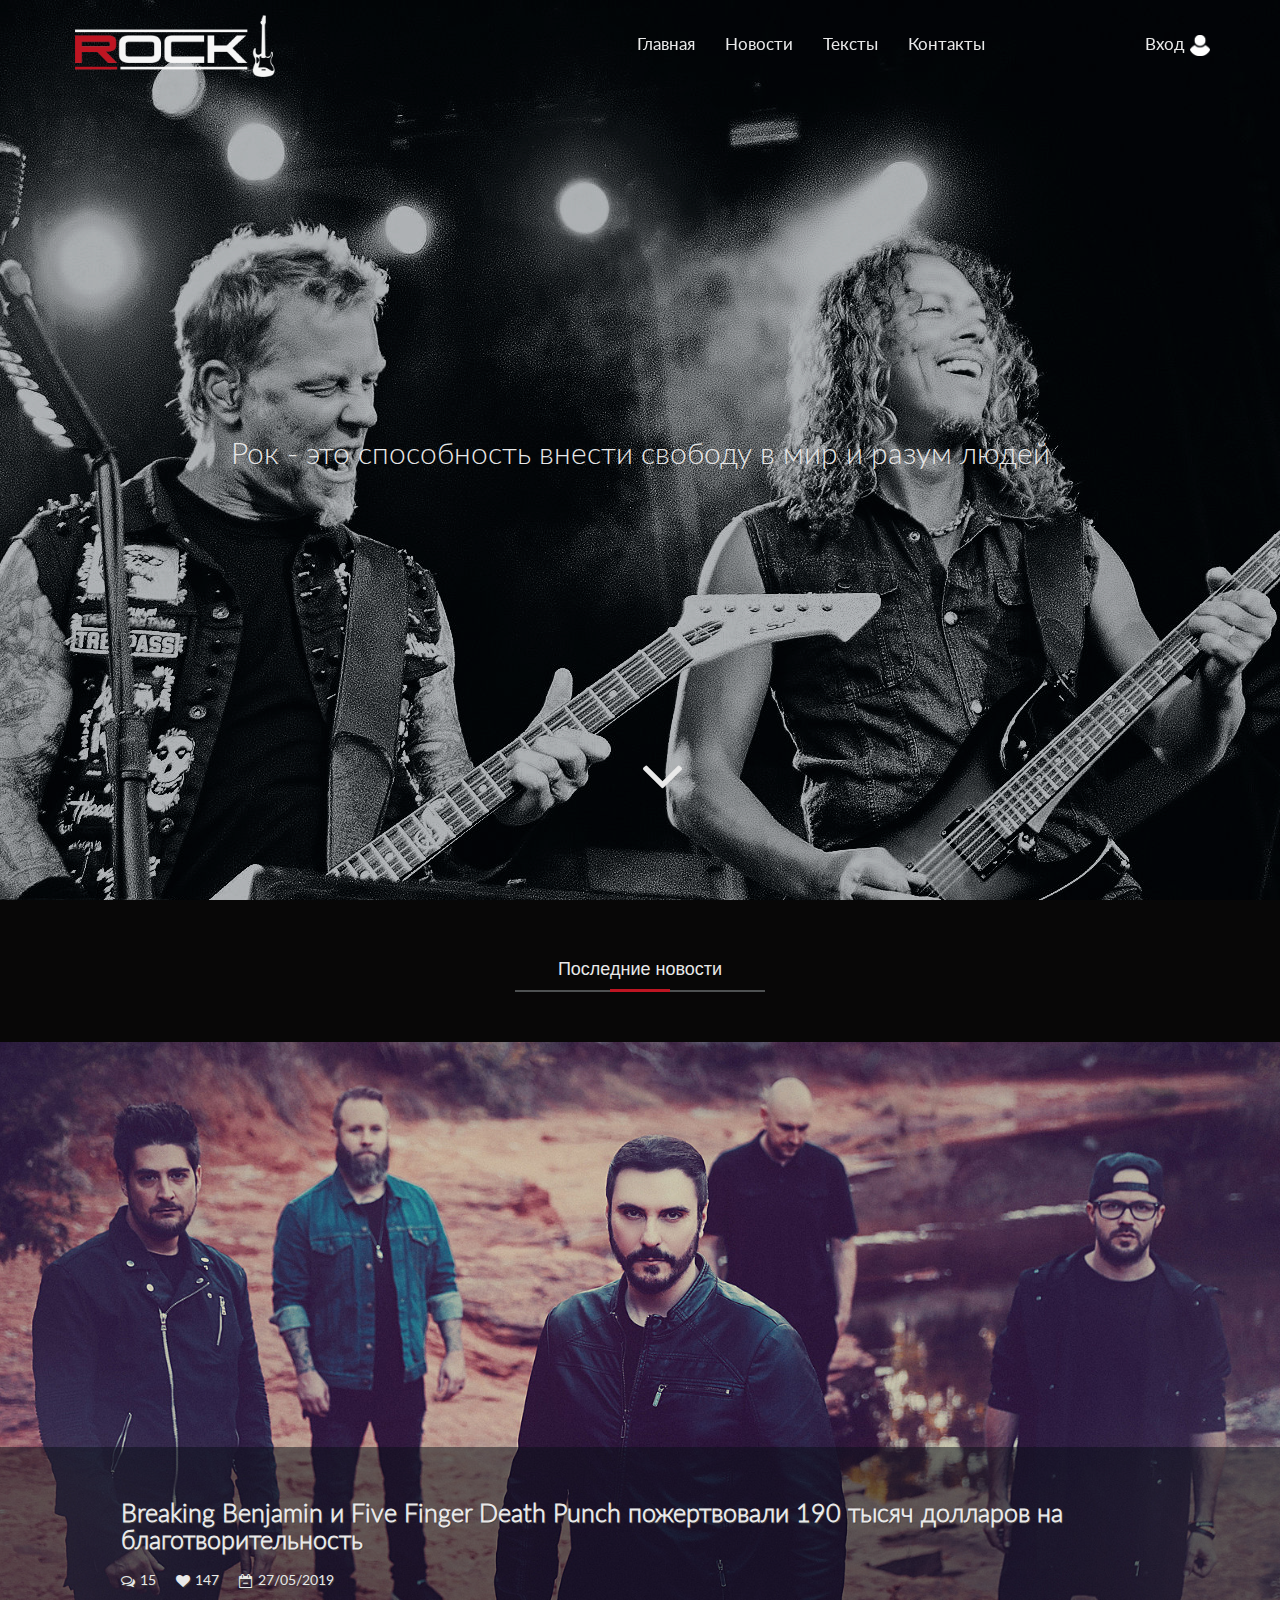
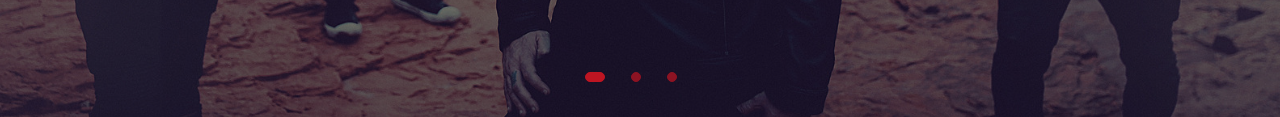
==== index.html @ 2f3edfb7 "initial commit" ====
<!DOCTYPE html>
<html lang="ru">
  <head>
    <meta charset="utf-8" />
    <meta http-equiv="X-UA-Compatible" content="IE=edge" />
    <meta name="viewport" content="width=device-width, initial-scale=1" />

    <title>ROCK. Главная страница. История рока</title>

    <link type="text/css" rel="stylesheet" href="css/bootstrap.css" />
    <link rel="stylesheet" href="css/font-awesome/css/font-awesome.min.css" />

    <link type="text/css" rel="stylesheet" href="css/style.css" />
    <link type="text/css" rel="stylesheet" href="css/button_toggle.css" />
    <link type="text/css" rel="stylesheet" href="css/carousel.css" />
  </head>

  <body>
    <!--Хидер-->
    <nav class="navbar navbar-inverse navbar-fixed-top">
      <div class="container-fluid">
        <div class="navbar-header">
          <button
            type="button"
            class="navbar-toggle collapsed"
            data-toggle="collapse"
            data-target="#navbar-collapse-main"
          >
            <span class="icon-bar"></span>
            <span class="icon-bar"></span>
            <span class="icon-bar"></span>
            <span class="sr-only">Toggle navigation</span>
          </button>
          <a class="navbar-brand" href="#">
            <img id="brand-image" src="img/Logo_final.png" alt="ROCK" />
          </a>
        </div>

        <div class="collapse navbar-collapse" id="navbar-collapse-main">
          <div class="row justify-content-center">
            <div class="col">
              <ul class="nav navbar-nav navbar-right">
                <li class="nav_items">
                  <a href="#" class="active">Главная</a>
                </li>
                <li class="nav_items">
                  <a href="#">Новости</a>
                </li>
                <li class="nav_items">
                  <a href="#">Тексты</a>
                </li>
                <li class="nav_items">
                  <a href="#">Контакты</a>
                </li>
                <li class="nav_items sign_in">
                  <a href="#"
                    >Вход<img
                      src="img/user2.png"
                      style="width: 20px; margin-left: 5px;"
                  /></a>
                </li>
              </ul>
            </div>
          </div>
        </div>
      </div>
    </nav>

    <!--Банер-->
    <div id="home">
      <div class="landing-text">
        <h2>Рок - это способность внести свободу в мир и разум людей</h2>
        <a href="#text"
          ><i class="fa fa-angle-down fa-5x arrow" aria-hidden="true"></i
        ></a>
      </div>
    </div>

    <!-- блок с названием блока -->
    <div id="text" class="padding black_article_block">
      <div class="container-liquid">
        <div class="text-center">
          <h4>Последние новости</h4>
          <div class="line"></div>
        </div>
      </div>
    </div>

    <!-- слайдер -->
    <div class="slider_block">
      <div class="container-liquid">
        <div class="row">
          <div class="col-12">
            <div
              class="carousel fade-carousel slide"
              data-ride="carousel1"
              data-interval="1000"
              id="bs-carousel"
            >
              <!-- Затемнение -->
              <div class="overlay"></div>

              <!-- Индикаторы -->
              <ul class="carousel-indicators">
                <li
                  data-target="#bs-carousel"
                  data-slide-to="0"
                  class="active"
                ></li>
                <li data-target="#bs-carousel" data-slide-to="1"></li>
                <li data-target="#bs-carousel" data-slide-to="2"></li>
              </ul>

              <!-- Слайды -->
              <div class="carousel-inner">
                <div class="item slides active">
                  <div class="slide-1">
                    <div class="hero">
                      <div class="container-fluid">
                        <div class="row">
                          <div class="col">
                            <a href="#">
                              <h1>
                                Breaking Benjamin и Five Finger Death Punch
                                пожертвовали 190 тысяч долларов на
                                благотворительность
                              </h1>
                            </a>
                            <div class="post-meta">
                              <i
                                class="fa fa-comments-o"
                                aria-hidden="true"
                              ></i>
                              <p>15</p>

                              <i class="fa fa-heart" aria-hidden="true"></i>
                              <p>147</p>
                              <i
                                class="fa fa-calendar-minus-o"
                                aria-hidden="true"
                              ></i>
                              <p>27/05/2019</p>
                            </div>
                          </div>
                        </div>
                      </div>
                    </div>
                  </div>
                </div>

                <div class="item slides">
                    <div class="slide-2">
                        <div class="hero">
                          <div class="container-fluid">
                            <div class="row">
                              <div class="col">
                                <a href="#">
                                  <h1>
                                      Five Finger Death Punch пишут новый альбом
                                  </h1>
                                </a>
                                <div class="post-meta">
                                  <i
                                    class="fa fa-comments-o"
                                    aria-hidden="true"
                                  ></i>
                                  <p>15</p>
    
                                  <i class="fa fa-heart" aria-hidden="true"></i>
                                  <p>147</p>
                                  <i
                                    class="fa fa-calendar-minus-o"
                                    aria-hidden="true"
                                  ></i>
                                  <p>27/05/2019</p>
                                </div>
                              </div>
                            </div>
                          </div>
                        </div>
                      </div>
                </div>
                <div class="item slides">
                    <div class="slide-3">
                        <div class="hero">
                          <div class="container-fluid">
                            <div class="row">
                              <div class="col">
                                <a href="#">
                                  <h1>
                                    Breaking Benjamin и Five Finger Death Punch
                                    пожертвовали 190 тысяч долларов на
                                    благотворительность
                                  </h1>
                                </a>
                                <div class="post-meta">
                                  <i
                                    class="fa fa-comments-o"
                                    aria-hidden="true"
                                  ></i>
                                  <p>15</p>
    
                                  <i class="fa fa-heart" aria-hidden="true"></i>
                                  <p>147</p>
                                  <i
                                    class="fa fa-calendar-minus-o"
                                    aria-hidden="true"
                                  ></i>
                                  <p>27/05/2019</p>
                                </div>
                              </div>
                            </div>
                          </div>
                        </div>
                      </div>
                </div>
              </div>
            </div>
            <!-- Carousel Buttons Next/Prev -->
          </div>
        </div>
      </div>
    </div>

    <!-- кнопка вверх -->
    <div class="back-to-top">
      <i class="fa fa-chevron-up"></i>
    </div>

    <script src="js/jquery-2.2.4.js"></script>
    <script src="js/bootstrap.min.js"></script>
    <script src="js/jquery.stellar.min.js"></script>
    <script src="js/main.js"></script>

    <!-- подключение файлов jquery и bootstrap js для слайдера. С другими чего-то не работает -->
    <script
      src="https://code.jquery.com/jquery-2.2.4.min.js"
      integrity="sha256-BbhdlvQf/xTY9gja0Dq3HiwQF8LaCRTXxZKRutelT44="
      crossorigin="anonymous"
    ></script>

    <script
      src="https://maxcdn.bootstrapcdn.com/bootstrap/3.3.7/js/bootstrap.min.js"
      integrity="sha384-Tc5IQib027qvyjSMfHjOMaLkfuWVxZxUPnCJA7l2mCWNIpG9mGCD8wGNIcPD7Txa"
      crossorigin="anonymous"
    ></script>
  </body>
</html>
---- css/style.css ----
* {
  margin: 0;
  padding: 0;
}

a, a:hover {
  text-decoration: none;
}

p {
  margin: 0;
}

/* подключение шрифтов */
@font-face {
  font-family: LatoRegular;
  src: url(../fonts/LatoRegular.ttf);
}

@font-face {
  font-family: LatoLight;
  src: url(../fonts/Lato-Light.ttf);
}

html,
body {
  height: 100%;
  width: 100%;
}

.sign_in {
  margin-right: 70px;
  margin-left: 130px;
  transition: all 0.3s ease;
}


.navbar {
  min-height: 55px;
  background: transparent;
  padding: 0;
  margin: 0;
  font-size: 1.2em;
  border: 0px;
  font-family: LatoRegular;
  color: #e9e9e9 !important;
  transition: all 0.3s ease;
}

.navbar-inverse .navbar-nav li a {
  font-family: LatoRegular;
  color: #e9e9e9 !important;
  border-bottom: 2px solid transparent;
  transition: all 0.3s ease;
}

.navbar-inverse .navbar-nav li a:hover,
.navbar-inverse .navbar-nav li a.active_link {
  border-bottom: 2px solid #e9e9e9;
}

.navbar-inverse .navbar-nav li a.active_link:hover {
  border-bottom: 2px solid #a3a3a3 !important;
}

/* задний фон меню при прокрутке */
.scrolled {
  background: #080707;
}

/* задний фон меню при нажатии на гамбургер */
.pressed {
  background: #080707;
}

.scrolled #brand-image {
  width: 150px;
}

.scrolled .navbar-nav {
  margin-top: 15px;
}

.scrolled .navbar-toggle {
  margin-top: 20px;
}

.navbar-nav {
  margin-top: 20px;
  margin-right: 10px;
  transition: all 0.3s ease;
}

.navbar-toggle {
  margin-top: 30px;
  transition: all 0.3s ease;
  border: none;
}

.navbar-brand {
  width: auto;
}

#brand-image {
  width: 200px;
  margin-left: 30%;
  transition: all 0.4s ease;
}

.navbar-brand {
  margin-right: 50px;
}

#home {
  background: url(../img/met2.jpg) no-repeat center center fixed;
  display: table;
  width: 100%;
  height: 100%;
  background-size: cover;
}

h1,
h2,
h3 {
  font-family: LatoLight !important;
}

.landing-text {
  display: table-cell;
  text-align: center;
  vertical-align: middle;
  font-family: "Roboto";
  font-weight: lighter;
  color: #e9e9e9;
  position: relative;
}

.arrow {
  position: absolute;
  bottom: 10%;
  color: #e9e9e9;
  transition: all 0.3s;
}

.arrow:hover {
  /* меняем цвет стрелке при наведении */
  color: #be1522;
}

@media (max-width: 768px) {
  .nav_items {
    margin-left: 10px !important;
  }

  #home {
    background-position: 30%;
  }
  
}

@media (max-width: 320px) {
  .scrolled #brand-image {
    width: 120px;
  }
}



@media (max-width: 950px) {
  #brand-image {
    margin-left: 10%;
  }

  .navbar-brand {
    margin: 0;
  }

  .sign_in {
    margin-left: 20px;
    margin-right: 10px;
  }
}

@media (max-width: 850px) {
  /* делаем картинке меньше размер и отступ*/
  #brand-image {
    width: 170px;
  }
  .sign_in {
    margin-left: 0px;
  }
}

.black_article_block {
  width: 100%;
  margin: 0;
  padding: 0;
  background: #080707 !important;
  /* color: #e9e9e9; */
}

.black_article_block h4 {
  color: #e9e9e9 !important;
}

.black_article_block .line {
  width: 250px;
  height: 2px;
  background-color: #4e5152;
  margin: 0 auto;
  position: relative;
  z-index: 1;
}
.black_article_block .line::after {
  width: 60px;
  height: 3px;
  background-color: #be1522;
  content: "";
  position: absolute;
  bottom: 0;
  left: 50%;
  margin-left: -30px;
}

.section-heading {
  position: relative;
  z-index: 1;
  margin-bottom: 50px;
  text-align: center;
}

.padding {
  padding: 50px 0;
}

div.back-to-top {
  z-index: 20;
  position: fixed; /* фиксированная позиция */
  color: #fff; /* цвет текста */
  background-color: #be1522; /* цвет заднего фона */
  right: 20px; /* расстояние от правого края */
  bottom: 0px; /* расстояние от нижнего края */
  padding: 4px 10px; /* отступы до содержимого блока */
  font-size: 20px; /* размер шрифта (иконки) */
  border-top-left-radius: 4px; /* скругление верхнего левого угла */
  border-top-right-radius: 4px; /* скругление верхнего правого угла */
  cursor: pointer; /* форма курсора */
  display: none; /* не отображать элемент */
  text-align: center; /*выравнивание содержимого элемента по центру */
  opacity: 0.6;
}
div.back-to-top:hover {
  background-color: #000; /* цвет заднего фона при наведении */
}
---- css/button_toggle.css ----
.navbar-toggle {
  overflow: hidden;
}
.navbar-toggle .icon-bar {
  transition: opacity, transform;
  transition-duration: 200ms;
  transition-timing-function: cubic-bezier(0.7, 0, 0, 0.7);
}
.navbar-toggle:not(.collapsed) .icon-bar:nth-child(1) {
  transform: translateY(6px) rotate(45deg);
}
.navbar-toggle:not(.collapsed) .icon-bar:nth-child(2) {
  opacity: 0;
  /* transform: translateX(-100%); */
}
.navbar-toggle:not(.collapsed) .icon-bar:nth-child(3) {
  transform: translateY(-6px) rotate(-45deg);
}
---- css/carousel.css ----
.slider_block {
  width: 100% !important;
  overflow: hidden;
}

.fade-carousel {
  position: relative;
  height: 75vh;
}
.fade-carousel .carousel-inner .item {
  height: 75vh;
}

.fade-carousel .carousel-indicators > li {
  width: 10px;
  font-size: 10px;
  margin: 50px 20px 0 2px;
  background-color: #be1522;
  border-color: #be1522;
  opacity: 0.7;
  transition: all 0.3s ease;
}

.fade-carousel .carousel-indicators > li.active {
  width: 20px;
  height: 10px;
  opacity: 1;
}

.hero {
  display: flex;
  position: absolute;
  width: 80%;
  top: 65%;
  left: 10%;
  z-index: 3;
  color: #e9e9e9;
  margin: 20px;
  /* text-align: center; */
  text-shadow: 1px 1px 0 rgba(66, 65, 65, 0.75);
  /* transform: translate3d(50%, 50%, 0); */
}

.hero a{
    color: #e9e9e9;
}

.hero h1{
  font-size: 1.8em;
  font-weight: bold;
  margin: 0;
  padding: 0;
  transition: all 0.3s ease;
}

.hero h1:hover {
  color: #be1522;
}

.hero .post-meta-icon {
    align-self: center;  /* что бы картинка не рассягивалась внутри флека */
}

.hero .post-meta {
    display: flex;
    align-items: center !important;
    margin-top: 10px;
    width: 200px;
    height: 30px;
    z-index: 4;
}

.hero .post-meta p {
    margin-left: 5px; 
    margin-right: 20px;
    font-family: LatoRegular;
}

.fade-carousel .carousel-inner .item .hero {
  opacity: 1;
}

.fade-carousel .carousel-inner .item.active .hero {
  opacity: 1;
}

.overlay {
  position: absolute;
  padding: 0;
  margin: 0;
  width: 100%;
  height: 40%;
  z-index: 2;
  background-color: #080d15;
  opacity: 0.5;
  bottom: 0;
}

.fade-carousel .slides .slide-1,
.fade-carousel .slides .slide-2,
.fade-carousel .slides .slide-3 {
  height: 75vh;
  background-size: cover;
  background-position: center center;
  background-repeat: no-repeat;
}

.fade-carousel .slides .slide-1 {
  background-image: url(../img/Breaking-Benjamin.jpg);
}

.fade-carousel .slides .slide-2 {
  background-image: url(../img/FFDP.png);
}

.fade-carousel .slides .slide-3 {
  background-image: url(../img/soad2.jpg);
}

@media screen and (min-width: 1100px) {
  .hero {
    width: 980px;
  }
  .fade-carousel .slides .slide-1,
  .fade-carousel .slides .slide-2,
  .fade-carousel .slides .slide-3 {
    background-position: center center;
  }
}

@media screen and (max-width: 640px) {
  .hero h1 {
    font-size: 1.5em;
  }

  .hero {
    top: 60%;
  }


  .fade-carousel .carousel-indicators > li {
    width: 20px;
    height: 20px;
    opacity: 0.7;
    transition: all 0.3s ease;
  }

  .fade-carousel .carousel-indicators > li.active {
    height: 20px;
    width: 30px;
  }
}
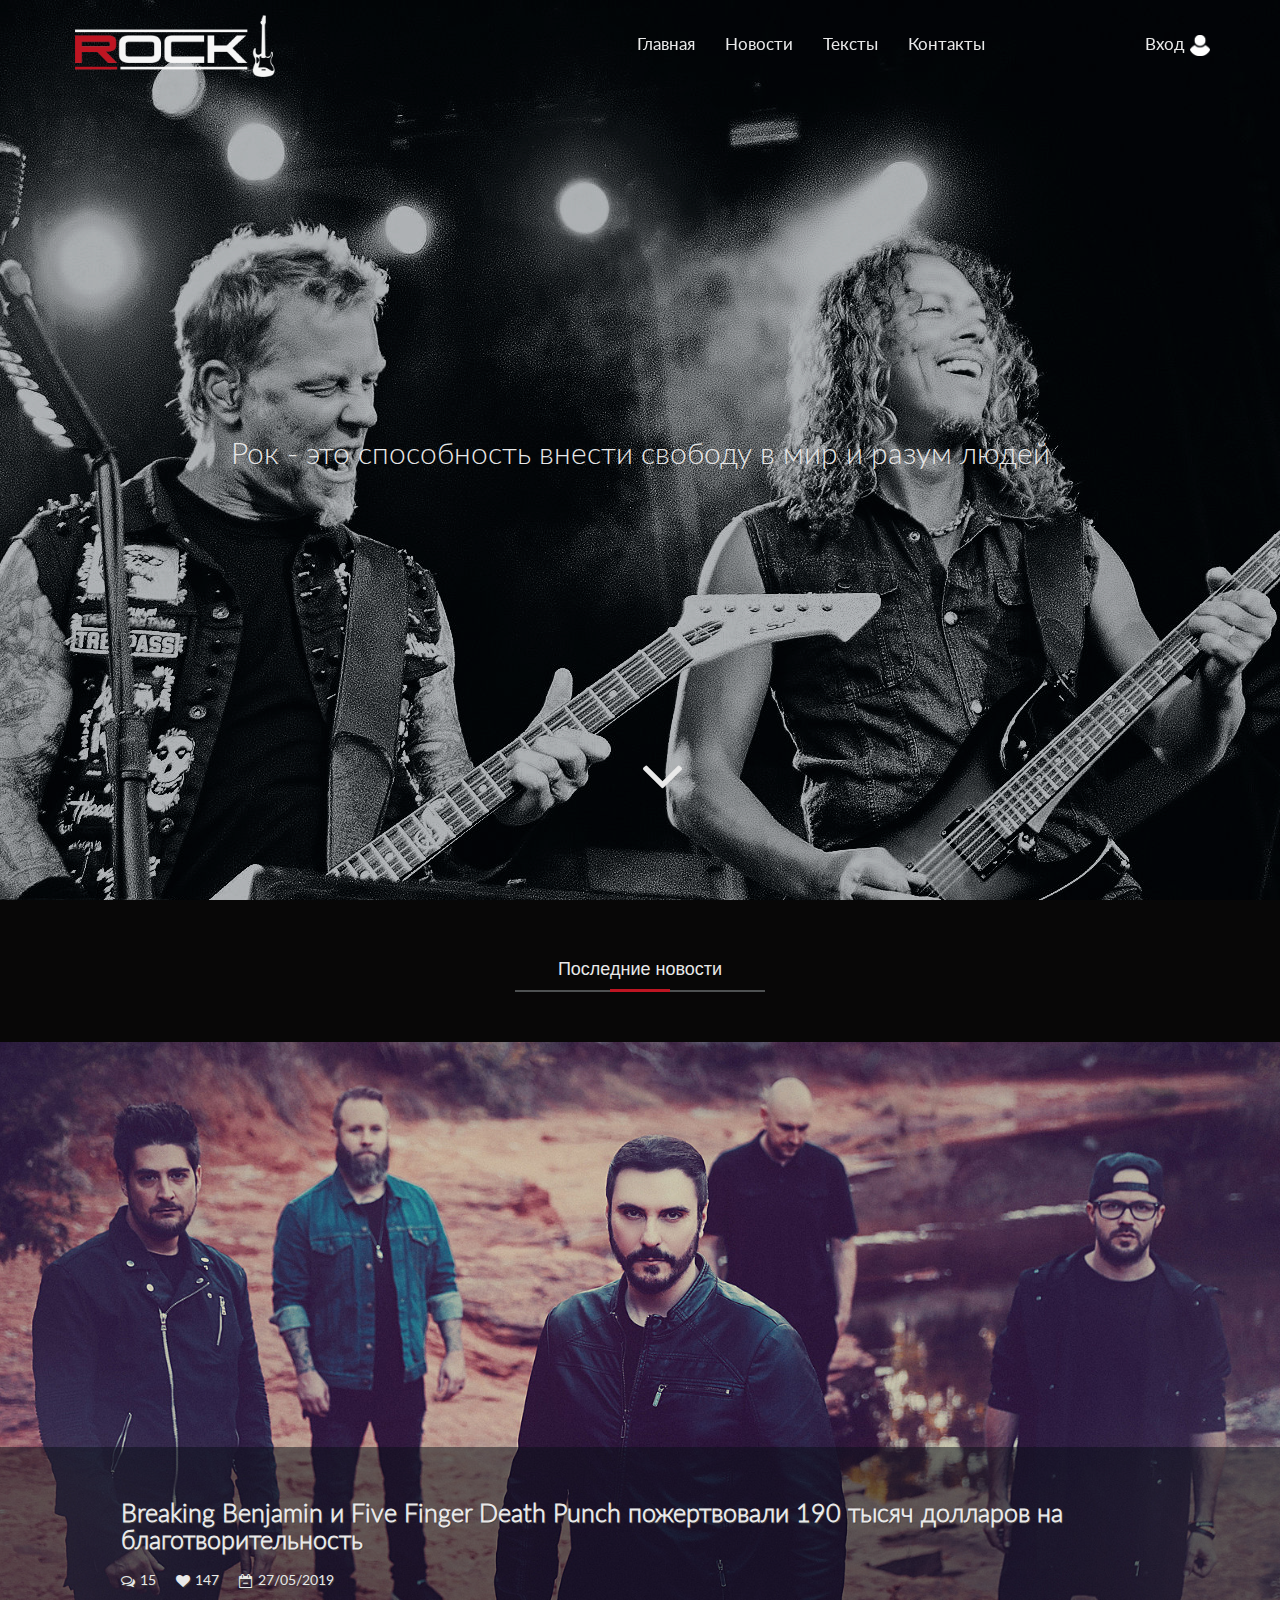
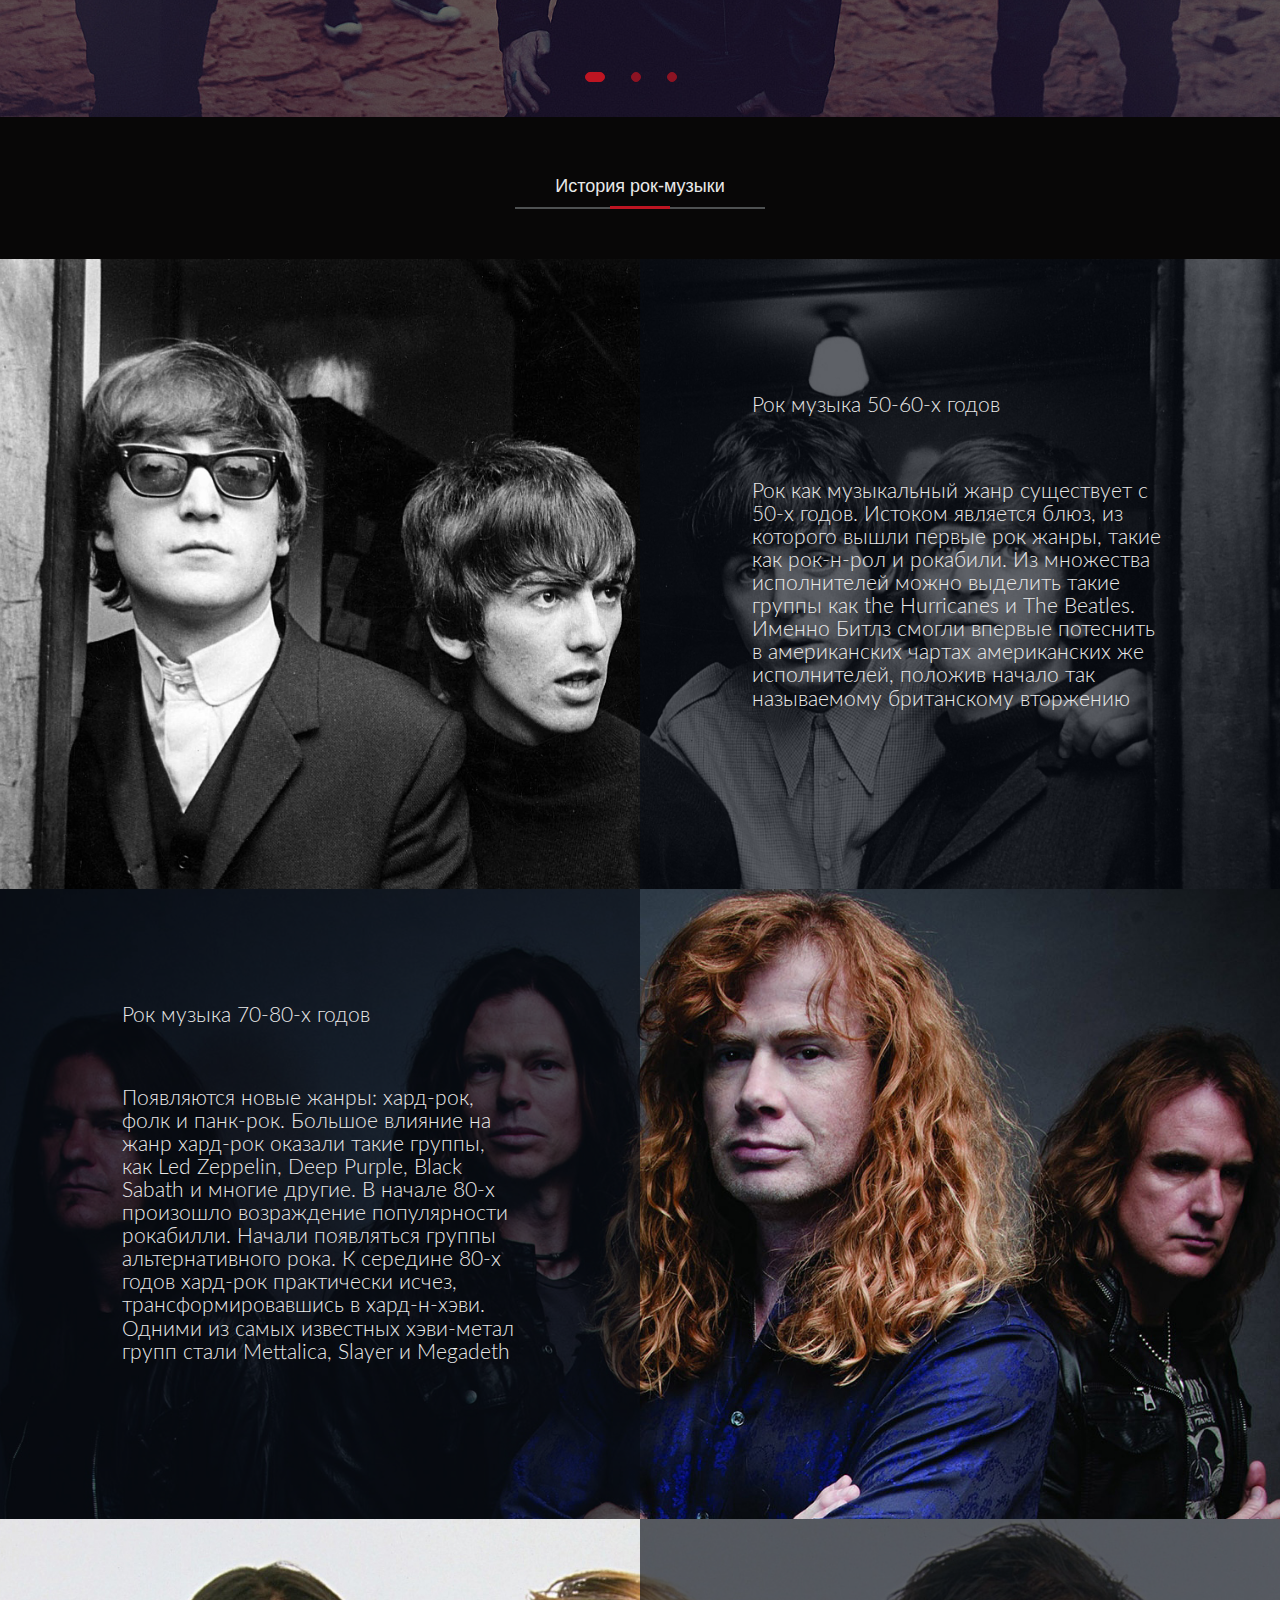
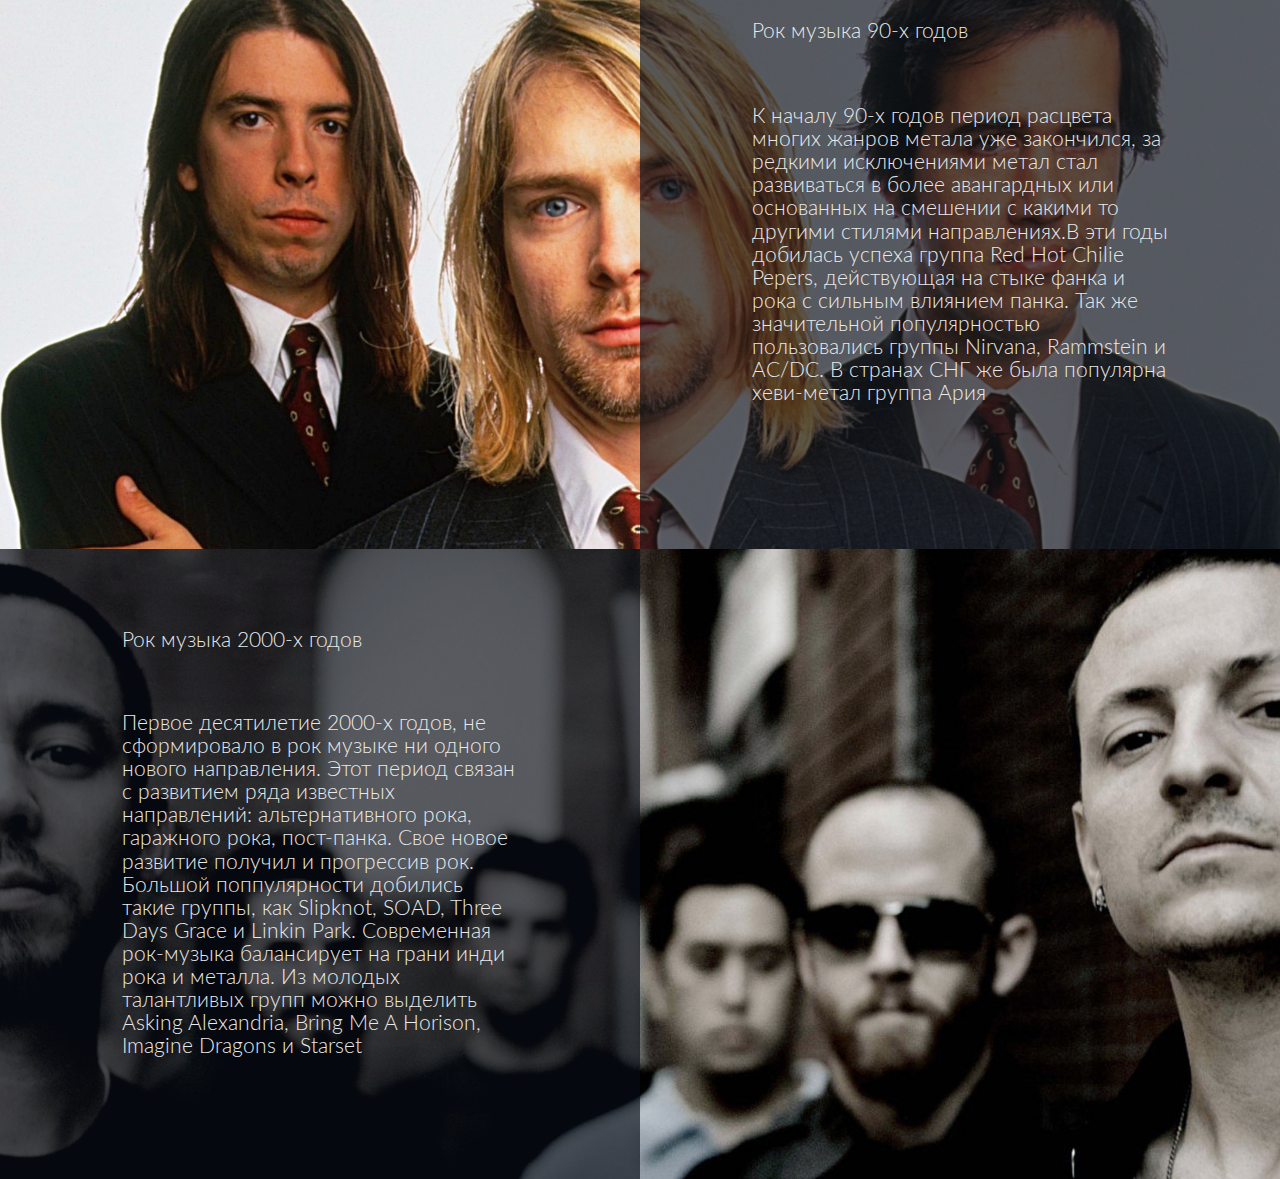
==== commit fea68ed7: "update history main page" ====
--- a/index.html
+++ b/index.html
@@ -93,8 +93,8 @@
           <div class="col-12">
             <div
               class="carousel fade-carousel slide"
-              data-ride="carousel1"
-              data-interval="1000"
+              data-ride="carousel"
+              data-interval="5000"
               id="bs-carousel"
             >
               <!-- Затемнение -->
@@ -149,74 +149,160 @@
                 </div>
 
                 <div class="item slides">
-                    <div class="slide-2">
-                        <div class="hero">
-                          <div class="container-fluid">
-                            <div class="row">
-                              <div class="col">
-                                <a href="#">
-                                  <h1>
-                                      Five Finger Death Punch пишут новый альбом
-                                  </h1>
-                                </a>
-                                <div class="post-meta">
-                                  <i
-                                    class="fa fa-comments-o"
-                                    aria-hidden="true"
-                                  ></i>
-                                  <p>15</p>
-    
-                                  <i class="fa fa-heart" aria-hidden="true"></i>
-                                  <p>147</p>
-                                  <i
-                                    class="fa fa-calendar-minus-o"
-                                    aria-hidden="true"
-                                  ></i>
-                                  <p>27/05/2019</p>
-                                </div>
-                              </div>
+                  <div class="slide-2">
+                    <div class="hero">
+                      <div class="container-fluid">
+                        <div class="row">
+                          <div class="col">
+                            <a href="#">
+                              <h1>
+                                Five Finger Death Punch пишут новый альбом
+                              </h1>
+                            </a>
+                            <div class="post-meta">
+                              <i
+                                class="fa fa-comments-o"
+                                aria-hidden="true"
+                              ></i>
+                              <p>15</p>
+
+                              <i class="fa fa-heart" aria-hidden="true"></i>
+                              <p>147</p>
+                              <i
+                                class="fa fa-calendar-minus-o"
+                                aria-hidden="true"
+                              ></i>
+                              <p>27/05/2019</p>
                             </div>
                           </div>
                         </div>
                       </div>
+                    </div>
+                  </div>
                 </div>
                 <div class="item slides">
-                    <div class="slide-3">
-                        <div class="hero">
-                          <div class="container-fluid">
-                            <div class="row">
-                              <div class="col">
-                                <a href="#">
-                                  <h1>
-                                    Breaking Benjamin и Five Finger Death Punch
-                                    пожертвовали 190 тысяч долларов на
-                                    благотворительность
-                                  </h1>
-                                </a>
-                                <div class="post-meta">
-                                  <i
-                                    class="fa fa-comments-o"
-                                    aria-hidden="true"
-                                  ></i>
-                                  <p>15</p>
-    
-                                  <i class="fa fa-heart" aria-hidden="true"></i>
-                                  <p>147</p>
-                                  <i
-                                    class="fa fa-calendar-minus-o"
-                                    aria-hidden="true"
-                                  ></i>
-                                  <p>27/05/2019</p>
-                                </div>
-                              </div>
+                  <div class="slide-3">
+                    <div class="hero">
+                      <div class="container-fluid">
+                        <div class="row">
+                          <div class="col">
+                            <a href="#">
+                              <h1>
+                                Breaking Benjamin и Five Finger Death Punch
+                                пожертвовали 190 тысяч долларов на
+                                благотворительность
+                              </h1>
+                            </a>
+                            <div class="post-meta">
+                              <i
+                                class="fa fa-comments-o"
+                                aria-hidden="true"
+                              ></i>
+                              <p>15</p>
+
+                              <i class="fa fa-heart" aria-hidden="true"></i>
+                              <p>147</p>
+                              <i
+                                class="fa fa-calendar-minus-o"
+                                aria-hidden="true"
+                              ></i>
+                              <p>27/05/2019</p>
                             </div>
                           </div>
                         </div>
                       </div>
+                    </div>
+                  </div>
                 </div>
               </div>
             </div>
-            <!-- Carousel Buttons Next/Prev -->
+          </div>
+        </div>
+      </div>
+    </div>
+
+    <!-- блок с названием блока -->
+    <div id="text" class="padding black_article_block">
+      <div class="container-liquid">
+        <div class="text-center">
+          <h4>История рок-музыки</h4>
+          <div class="line"></div>
+        </div>
+      </div>
+    </div>
+
+    <!-- блоки историй -->
+    <div class="history-block">
+      <div class="container-liquid">
+        <div class="row history-1 no-margin">
+          <div class="col-md-offset-6 history-overlay">
+            <div class="history-text">
+              <h2>Рок музыка 50-60-х годов</h2>
+              <h2>
+                Рок как музыкальный жанр существует с 50-х годов. Истоком
+                является блюз, из которого вышли первые рок жанры, такие как
+                рок-н-рол и рокабили. Из множества исполнителей можно выделить
+                такие группы как the Hurricanes и The Beatles. Именно Битлз
+                смогли впервые потеснить в американских чартах американских же
+                исполнителей, положив начало так называемому британскому
+                вторжению
+              </h2>
+            </div>
+          </div>
+        </div>
+
+        <div class="row history-2 no-margin">
+          <div class="col-md-6 history-overlay">
+            <div class="history-text">
+              <h2>Рок музыка 70-80-х годов</h2>
+              <h2>
+                Появляются новые жанры: хард-рок, фолк и панк-рок. Большое
+                влияние на жанр хард-рок оказали такие группы, как Led Zeppelin,
+                Deep Purple, Black Sabath и многие другие. В начале 80-х
+                произошло возраждение популярности рокабилли. Начали появляться
+                группы альтернативного рока. К середине 80-х годов хард-рок
+                практически исчез, трансформировавшись в хард-н-хэви. Одними из
+                самых известных хэви-метал групп стали Mettalica, Slayer и
+                Megadeth
+              </h2>
+            </div>
+          </div>
+        </div>
+
+        <div class="row history-3 no-margin">
+          <div class="col-md-offset-6 history-overlay">
+            <div class="history-text">
+              <h2>Рок музыка 90-х годов</h2>
+              <h2>
+                К началу 90-х годов период расцвета многих жанров метала уже
+                закончился, за редкими исключениями метал стал развиваться в
+                более авангардных или основанных на смешении с какими то другими
+                стилями направлениях.В эти годы добилась успеха группа Red Hot
+                Chilie Pepers, действующая на стыке фанка и рока с сильным
+                влиянием панка. Так же значительной популярностью пользовались
+                группы Nirvana, Rammstein и AC/DC. В странах СНГ же была
+                популярна хеви-метал группа Ария
+              </h2>
+            </div>
+          </div>
+        </div>
+      </div>
+
+      <div class="row history-4 no-margin">
+        <div class="col-md-6 history-overlay">
+          <div class="history-text">
+            <h2>Рок музыка 2000-х годов</h2>
+            <h2>
+              Первое десятилетие 2000-х годов, не сформировало в рок музыке ни
+              одного нового направления. Этот период связан с развитием ряда
+              известных направлений: альтернативного рока, гаражного рока,
+              пост-панка. Свое новое развитие получил и прогрессив рок. Большой
+              поппулярности добились такие группы, как Slipknot, SOAD, Three
+              Days Grace и Linkin Park. Современная рок-музыка балансирует на
+              грани инди рока и металла. Из молодых талантливых групп можно
+              выделить Asking Alexandria, Bring Me A Horison, Imagine Dragons и
+              Starset
+            </h2>
           </div>
         </div>
       </div>
--- a/css/style.css
+++ b/css/style.css
@@ -3,7 +3,8 @@
   padding: 0;
 }
 
-a, a:hover {
+a,
+a:hover {
   text-decoration: none;
 }
 
@@ -33,7 +34,6 @@
   margin-left: 130px;
   transition: all 0.3s ease;
 }
-
 
 .navbar {
   min-height: 55px;
@@ -155,7 +155,6 @@
   #home {
     background-position: 30%;
   }
-  
 }
 
 @media (max-width: 320px) {
@@ -163,8 +162,6 @@
     width: 120px;
   }
 }
-
-
 
 @media (max-width: 950px) {
   #brand-image {
@@ -222,34 +219,107 @@
   margin-left: -30px;
 }
 
-.section-heading {
-  position: relative;
-  z-index: 1;
-  margin-bottom: 50px;
-  text-align: center;
-}
-
 .padding {
   padding: 50px 0;
 }
 
+/* кнопка вверх страницы */
 div.back-to-top {
   z-index: 20;
-  position: fixed; /* фиксированная позиция */
-  color: #fff; /* цвет текста */
-  background-color: #be1522; /* цвет заднего фона */
-  right: 20px; /* расстояние от правого края */
-  bottom: 0px; /* расстояние от нижнего края */
-  padding: 4px 10px; /* отступы до содержимого блока */
+  position: fixed;
+  color: #fff;
+  background-color: #be1522;
+  right: 20px;
+  bottom: 10px;
+  padding: 5px 10px; /* отступы до содержимого блока */
   font-size: 20px; /* размер шрифта (иконки) */
-  border-top-left-radius: 4px; /* скругление верхнего левого угла */
-  border-top-right-radius: 4px; /* скругление верхнего правого угла */
-  cursor: pointer; /* форма курсора */
-  display: none; /* не отображать элемент */
-  text-align: center; /*выравнивание содержимого элемента по центру */
+  border-radius: 4px;
+  cursor: pointer;
+  display: none; /* не отображать элемент по умолчанию */
+  text-align: center;
   opacity: 0.6;
-}
+  transition: all 0.3s ease;
+}
+
 div.back-to-top:hover {
-  background-color: #000; /* цвет заднего фона при наведении */
-}
-
+  opacity: 1;
+}
+
+/* блок историй */
+
+.no-margin {
+  margin: 0 !important;
+}
+
+.history-block {
+  width: 100%;
+  height: 80vh;
+  margin: 0;
+  padding: 0;
+}
+
+.history-block .history-1,
+.history-block .history-2,
+.history-block .history-3,
+.history-block .history-4 {
+  height: 70vh;
+  background-size: cover;
+  background-position: center center;
+  background-repeat: no-repeat;
+}
+
+.history-text {
+  width: 65%;
+}
+
+.col-sm-6 {
+  display: flex;
+  flex-wrap: wrap;
+  justify-content: center;
+}
+
+.history-block h2 {
+  font-family: LatoLight;
+  color: #e9e9e9;
+  font-size: 1.5em;
+  margin-bottom: 15%;
+}
+
+@media (max-width: 990px)
+{
+  .history-block h2 {
+    font-size: 1.1em;
+  }
+}
+
+@media (max-width: 1250px)
+{
+  .history-block h2 {
+    font-size: 1.3em;
+  }
+}
+
+.history-block .history-1 {
+  background-image: url(../img/beatles.jpg);
+}
+
+.history-block .history-2 {
+  background-image: url(../img/megadeth1.jpg);
+}
+
+.history-block .history-3 {
+  background-image: url(../img/nirvana.jpg);
+}
+
+.history-block .history-4 {
+  background-image: url(../img/linkin-park.jpg);
+}
+
+.history-overlay {
+  height: 70vh !important;
+  background-color: #080d15a6;
+  display: flex;
+  align-items: center;
+  justify-content: center;
+  flex-direction: column;
+}
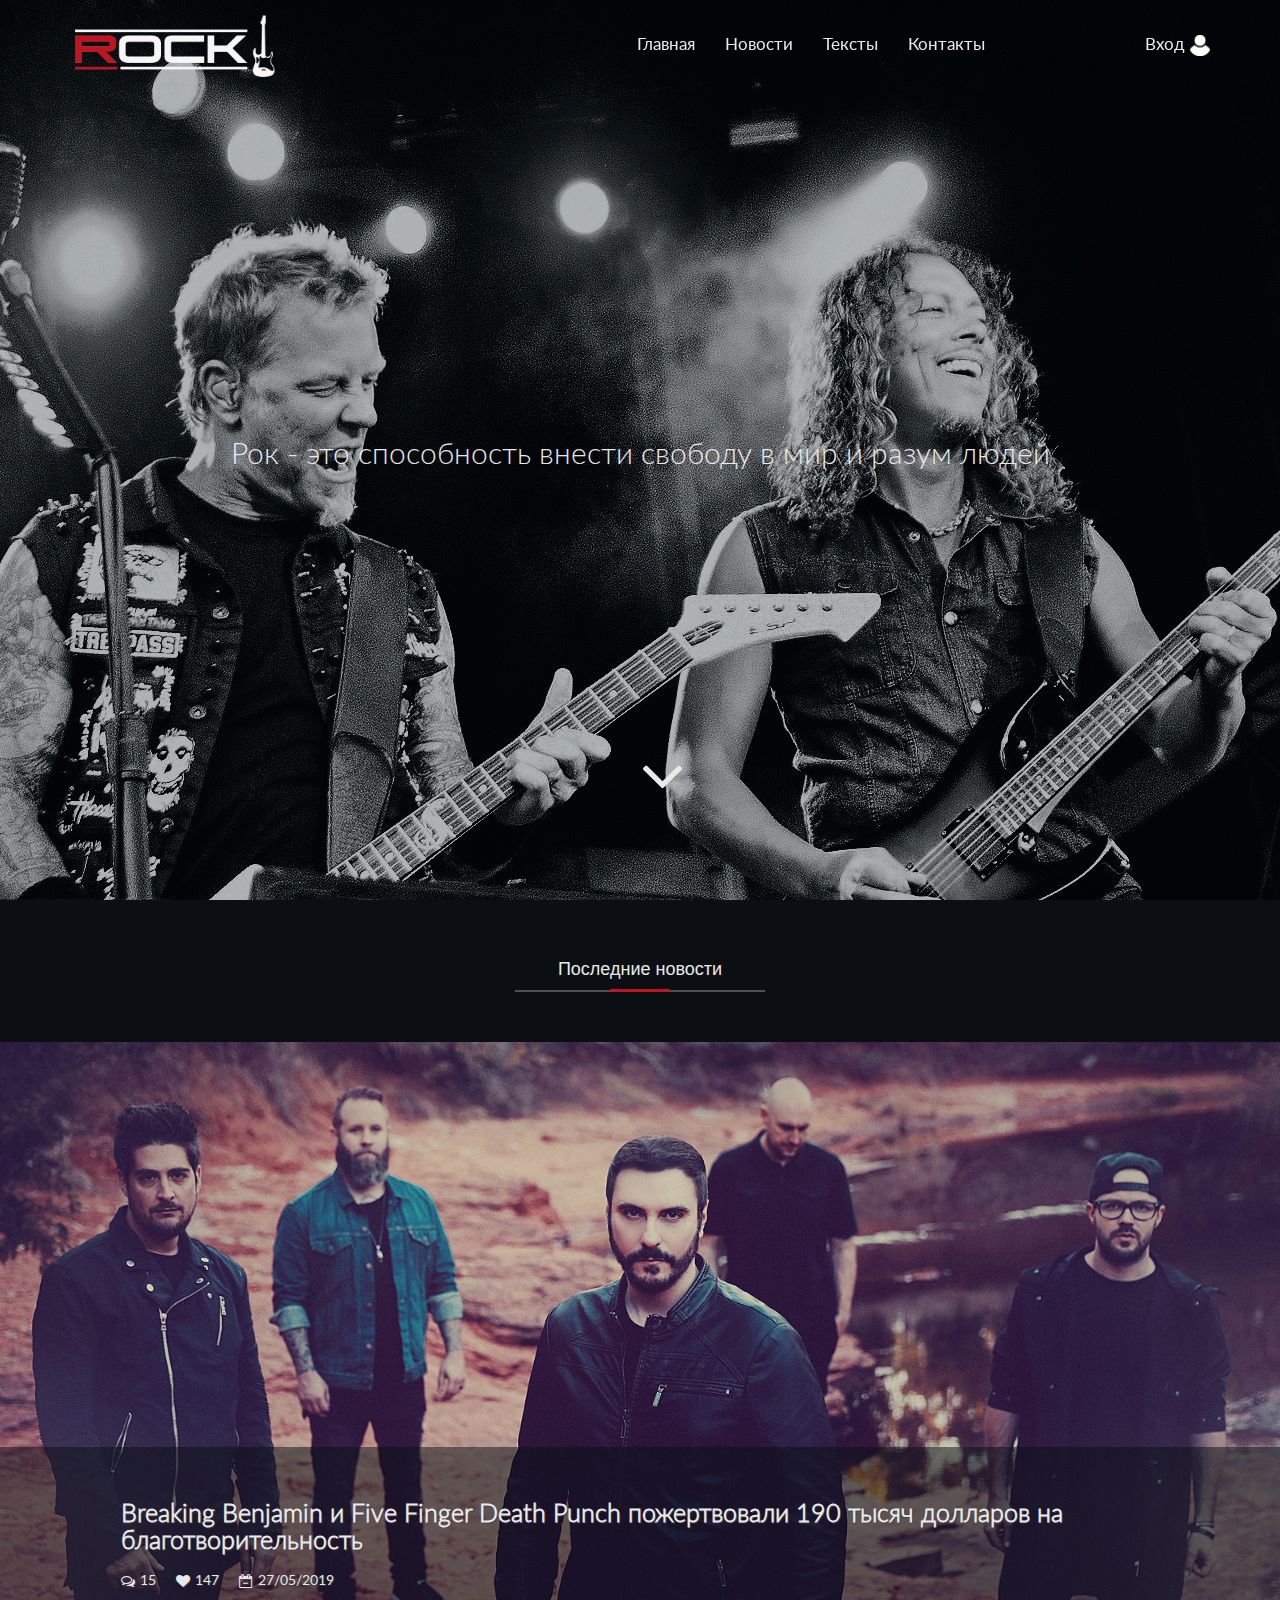
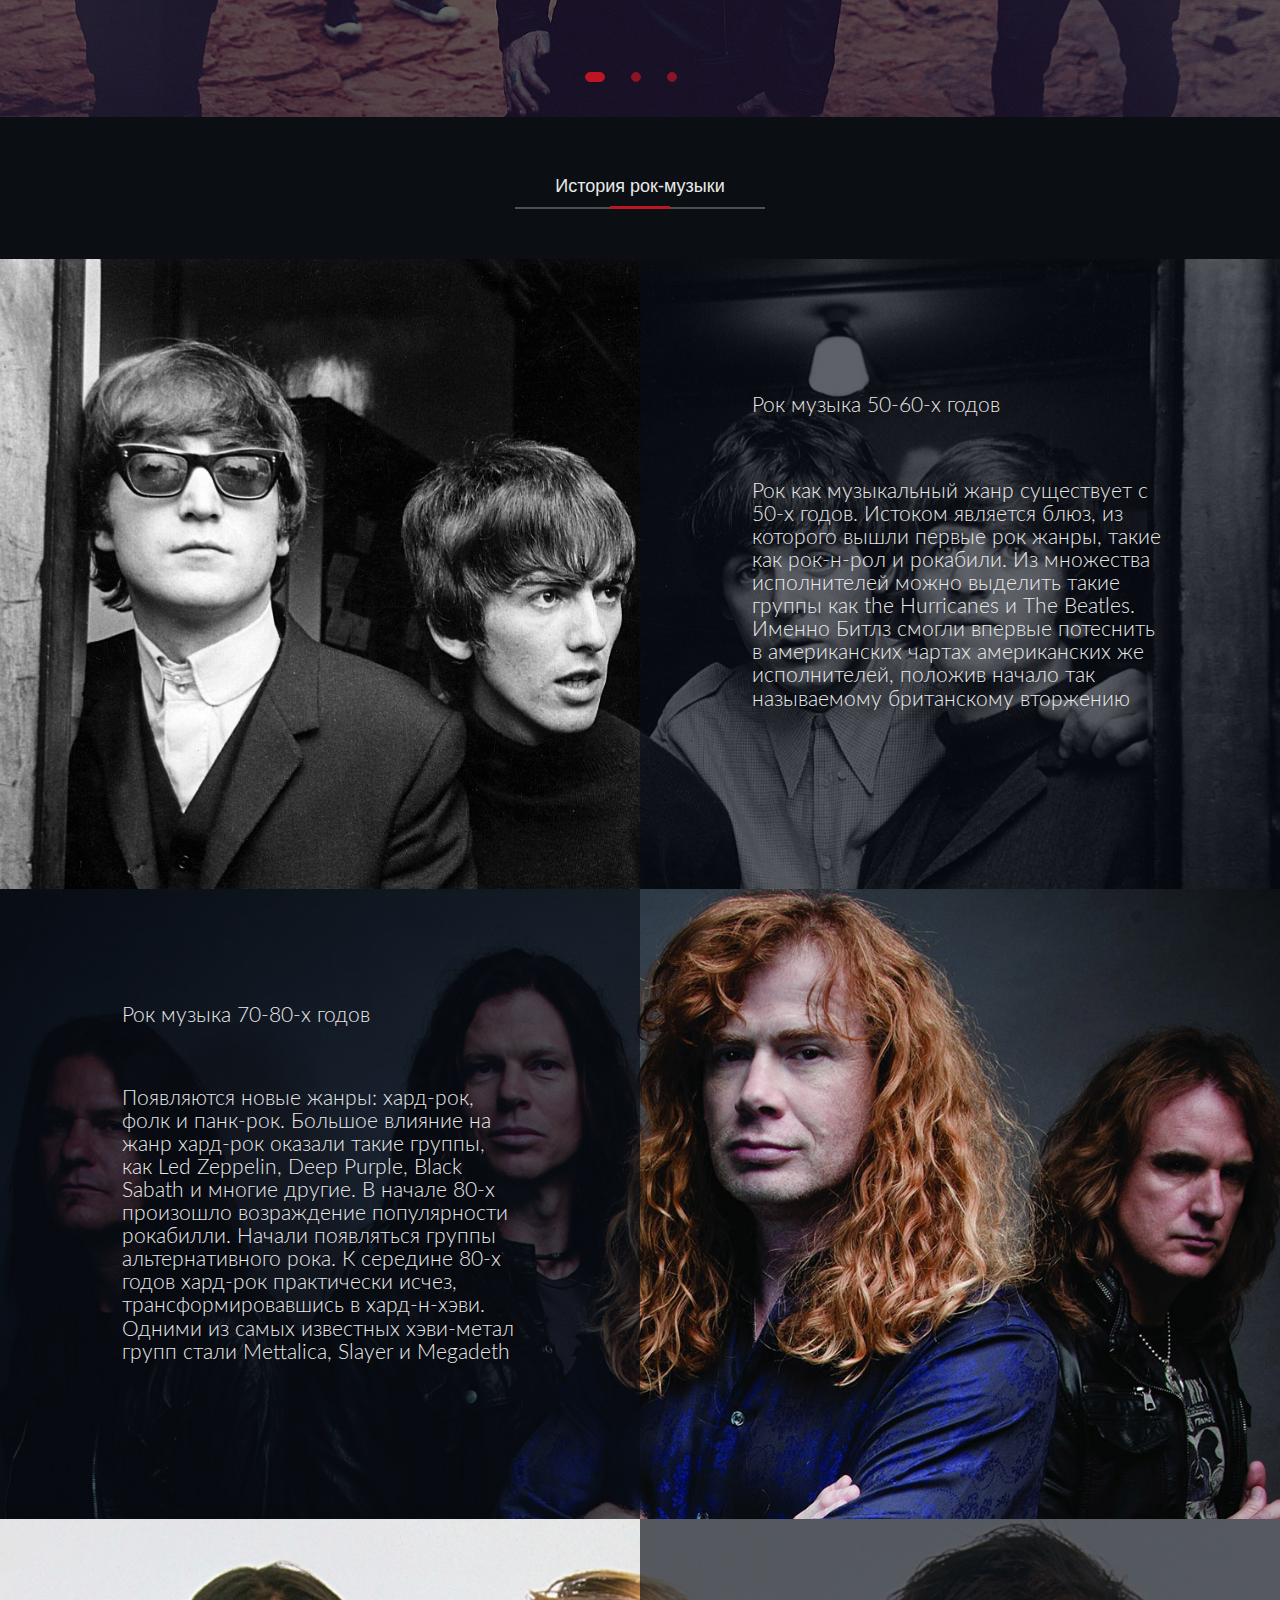
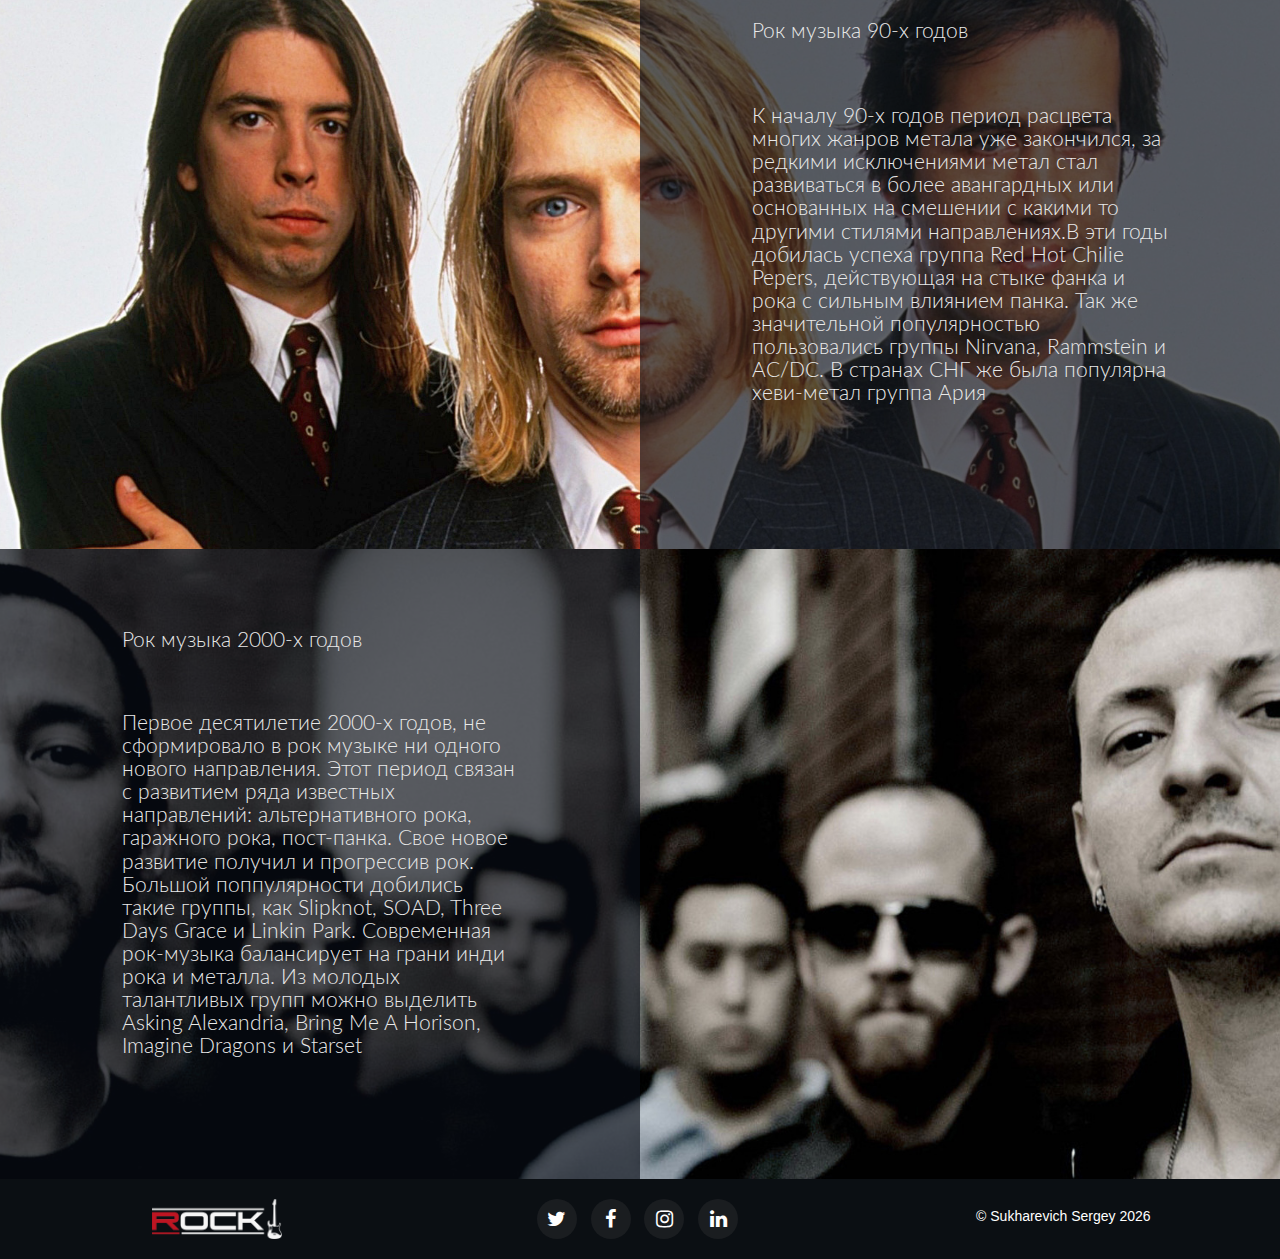
==== commit 73def5b9: "update index, news and other" ====
--- a/index.html
+++ b/index.html
@@ -31,7 +31,7 @@
             <span class="icon-bar"></span>
             <span class="sr-only">Toggle navigation</span>
           </button>
-          <a class="navbar-brand" href="#">
+          <a class="navbar-brand" href="index.html">
             <img id="brand-image" src="img/Logo_final.png" alt="ROCK" />
           </a>
         </div>
@@ -41,16 +41,16 @@
             <div class="col">
               <ul class="nav navbar-nav navbar-right">
                 <li class="nav_items">
-                  <a href="#" class="active">Главная</a>
+                  <a href="index.html" class="active">Главная</a>
                 </li>
                 <li class="nav_items">
-                  <a href="#">Новости</a>
+                  <a href="news.html">Новости</a>
                 </li>
                 <li class="nav_items">
-                  <a href="#">Тексты</a>
+                  <a href="wallpaper.html">Тексты</a>
                 </li>
                 <li class="nav_items">
-                  <a href="#">Контакты</a>
+                  <a href="contact.html">Контакты</a>
                 </li>
                 <li class="nav_items sign_in">
                   <a href="#"
@@ -188,9 +188,8 @@
                           <div class="col">
                             <a href="#">
                               <h1>
-                                Breaking Benjamin и Five Finger Death Punch
-                                пожертвовали 190 тысяч долларов на
-                                благотворительность
+                                Дарон Малакян уверен, что именно Серж Танкян
+                                тормозит SOAD
                               </h1>
                             </a>
                             <div class="post-meta">
@@ -308,6 +307,51 @@
       </div>
     </div>
 
+    <!-- Footer  -->
+    <footer>
+      <div class="container-fluid">
+        <div class="row text-center">
+          <div class="col-md-4">
+            <a href="index.html">
+              <img class="logo_sec" src="img/Logo_final.png" alt="ROCK" />
+            </a>
+          </div>
+          <div class="col-md-4 box">
+            <ul class="list-inline social-buttons">
+              <li class="list-inline-item">
+                <a href="#">
+                  <i class="fa fa-twitter"></i>
+                </a>
+              </li>
+              <li class="list-inline-item">
+                <a href="#">
+                  <i class="fa fa-facebook-f"></i>
+                </a>
+              </li>
+              <li class="list-inline-item">
+                <a href="#">
+                  <i class="fa fa-instagram"></i>
+                </a>
+              </li>
+              <li class="list-inline-item">
+                <a href="#">
+                  <i class="fa fa-linkedin"></i>
+                </a>
+              </li>
+            </ul>
+          </div>
+          <div class="col-md-4 box">
+            <h4 class="copyright quick-links">
+              &copy; Sukharevich Sergey
+              <script>
+                document.write(new Date().getFullYear()); // выводит текущий год
+              </script>
+            </h4>
+          </div>
+        </div>
+      </div>
+    </footer>
+
     <!-- кнопка вверх -->
     <div class="back-to-top">
       <i class="fa fa-chevron-up"></i>
--- a/css/style.css
+++ b/css/style.css
@@ -65,12 +65,12 @@
 
 /* задний фон меню при прокрутке */
 .scrolled {
-  background: #080707;
+  background: #0b0f13;
 }
 
 /* задний фон меню при нажатии на гамбургер */
 .pressed {
-  background: #080707;
+  background: #0b0f13;
 }
 
 .scrolled #brand-image {
@@ -147,52 +147,11 @@
   color: #be1522;
 }
 
-@media (max-width: 768px) {
-  .nav_items {
-    margin-left: 10px !important;
-  }
-
-  #home {
-    background-position: 30%;
-  }
-}
-
-@media (max-width: 320px) {
-  .scrolled #brand-image {
-    width: 120px;
-  }
-}
-
-@media (max-width: 950px) {
-  #brand-image {
-    margin-left: 10%;
-  }
-
-  .navbar-brand {
-    margin: 0;
-  }
-
-  .sign_in {
-    margin-left: 20px;
-    margin-right: 10px;
-  }
-}
-
-@media (max-width: 850px) {
-  /* делаем картинке меньше размер и отступ*/
-  #brand-image {
-    width: 170px;
-  }
-  .sign_in {
-    margin-left: 0px;
-  }
-}
-
 .black_article_block {
   width: 100%;
   margin: 0;
   padding: 0;
-  background: #080707 !important;
+  background: #0b0f13 !important;
   /* color: #e9e9e9; */
 }
 
@@ -253,7 +212,6 @@
 
 .history-block {
   width: 100%;
-  height: 80vh;
   margin: 0;
   padding: 0;
 }
@@ -285,20 +243,6 @@
   margin-bottom: 15%;
 }
 
-@media (max-width: 990px)
-{
-  .history-block h2 {
-    font-size: 1.1em;
-  }
-}
-
-@media (max-width: 1250px)
-{
-  .history-block h2 {
-    font-size: 1.3em;
-  }
-}
-
 .history-block .history-1 {
   background-image: url(../img/beatles.jpg);
 }
@@ -323,3 +267,685 @@
   justify-content: center;
   flex-direction: column;
 }
+
+/* Футер */
+
+footer {
+  padding: 2rem;
+  background: #0b0f13;
+}
+
+.logo_sec {
+  width: 130px;
+  transition: all 0.4s ease;
+}
+
+.footer-column {
+  text-align: center;
+}
+.footer-column .nav-item .nav-link {
+  padding: 0.1rem 0;
+}
+.footer-column .nav-item span.nav-link {
+  color: #6c757d;
+}
+.footer-column .nav-item span.footer-title {
+  font-size: 14px;
+  font-weight: 700;
+  color: #fff;
+  text-transform: uppercase;
+}
+.footer-column .nav-item .fas {
+  margin-right: 0.5rem;
+}
+.footer-column ul {
+  display: inline-block;
+}
+
+ul.social-buttons {
+  margin-bottom: 0;
+}
+
+ul.social-buttons li a:active,
+ul.social-buttons li a:focus,
+ul.social-buttons li a:hover {
+  color: #be1522;
+}
+
+ul.social-buttons li a {
+  font-size: 20px;
+  line-height: 40px;
+  display: block;
+  width: 40px;
+  height: 40px;
+  -webkit-transition: all 0.3s;
+  -moz-transition: all 0.3s;
+  transition: all 0.3s;
+  color: #fff;
+  border-radius: 100%;
+  outline: 0;
+  background-color: #1a1d20;
+}
+
+.copyright {
+  color: white;
+  font-size: 1em;
+}
+
+/* Медиазапроссы */
+
+@media (max-width: 990px) {
+  .history-block h2 {
+    font-size: 1.1em;
+  }
+}
+
+@media (max-width: 1250px) {
+  .history-block h2 {
+    font-size: 1.3em;
+  }
+}
+
+@media (max-width: 525px) {
+  .history-block h2 {
+    font-size: 1.1em;
+  }
+}
+
+@media (min-width: 768px) {
+  .footer-column ul {
+    text-align: left;
+  }
+}
+
+@media (max-width: 320px) {
+  .scrolled #brand-image {
+    width: 120px;
+  }
+}
+
+@media (max-width: 950px) {
+  #brand-image {
+    margin-left: 10%;
+  }
+
+  .navbar-brand {
+    margin: 0;
+  }
+
+  .sign_in {
+    margin-left: 20px;
+    margin-right: 10px;
+  }
+}
+
+@media (max-width: 850px) {
+  /* делаем картинке меньше размер и отступ*/
+  #brand-image {
+    width: 170px;
+  }
+  .sign_in {
+    margin-left: 0px;
+  }
+}
+
+@media (max-width: 768px) {
+  .nav_items {
+    margin-left: 10px !important;
+  }
+
+  #home {
+    background-position: 30%;
+  }
+}
+
+@media (max-width: 990px) {
+  footer .box {
+    margin-top: 15px;
+  }
+
+  .logo_sec {
+    width: 180px;
+  }
+}
+
+/* НОВОСТИ */
+
+/* Небошьшой банер на тсранице новости */
+#news-baner {
+  background: url(../img/metal.jpg) no-repeat center center fixed;
+  display: table;
+  width: 100%;
+  height: 70%;
+  background-size: cover;
+}
+
+ul.list-style,
+ol.list-style {
+  padding-left: 15px;
+  margin-bottom: 10px;
+}
+
+ul.list-style {
+  list-style-type: disc;
+}
+
+ol.list-style {
+  list-style-type: decimal;
+}
+
+blockquote.blockquote {
+  padding: 30px;
+  margin: 0px 0px 20px;
+  border: 2px solid #e8eaed;
+}
+
+blockquote.blockquote:before {
+  content: "\f10d";
+  font-family: fontAwesome;
+  width: 70px;
+  height: 70px;
+  line-height: 70px;
+  text-align: center;
+  border-radius: 50%;
+  color: #ee4266;
+  font-size: 30px;
+  background: #fff;
+  border: 2px solid #e8eaed;
+  float: left;
+  margin-right: 10px;
+}
+
+blockquote.blockquote .blockquote-footer {
+  color: #97989b;
+}
+
+figure {
+  margin-bottom: 20px;
+}
+
+figure > img {
+  width: 100%;
+}
+
+figure.pull-right {
+  margin-left: 15px;
+}
+
+figure.pull-left {
+  margin-right: 15px;
+}
+
+figure > figcaption {
+  font-size: 14px;
+  text-align: center;
+  margin-top: 10px;
+  font-style: italic;
+  color: #97989b;
+}
+
+/* секция блока новостей */
+
+.section {
+  padding-top: 30px;
+  background: #14181c;
+}
+
+.section-row {
+  margin-bottom: 30px;
+}
+
+.section-title {
+  position: relative;
+  margin-bottom: 20px;
+}
+
+.section-title .title {
+  position: relative;
+  display: inline-block;
+  font-size: 16px;
+  color: #e9e9e9;
+  text-transform: uppercase;
+  margin-top: 0px;
+  margin-bottom: 0px;
+  padding-right: 10px;
+  z-index: 20;
+}
+
+.meta-pages {
+  margin-bottom: 30px;
+}
+
+.meta-pages li {
+  display: inline-block;
+  color: #e9e9e9;
+  font-size: 14px;
+  margin-right: 10px;
+  padding: 2% 3%;
+  background: #4e5152;
+  transition: all 0.3s;
+}
+
+.meta-pages li:hover {
+  background: #323335;
+}
+
+.meta-pages li a {
+  color: #e9e9e9;
+  font-size: 14px;
+}
+
+/* Пост */
+
+.post {
+  position: relative;
+  margin-bottom: 30px;
+}
+
+.post .post-body {
+  position: relative;
+  padding: 3%;
+  background: #4e5152;
+  z-index: 10;
+}
+
+.post .post-img {
+  display: block;
+  overflow: hidden;
+}
+
+.post-img > img {
+  width: 100%;
+  transition: all 1.5s;
+}
+
+.post-img:hover > img {
+  transform: scale(1.1);
+}
+
+.post .post-title {
+  font-size: 18px;
+}
+
+.post .post-title a {
+  color: #e9e9e9;
+  transition: all 0.3s ease;
+}
+
+.post .post-title a:hover {
+  color: #be1522;
+}
+
+.post .post-title.title-sm {
+  font-size: 16px;
+}
+
+.post .post-title.title-lg {
+  font-size: 25.629px;
+}
+
+.post-category a:after {
+  content: ",";
+  display: inline-block;
+}
+
+.post-category a:last-child:after {
+  display: none;
+}
+
+.post .post-meta {
+  margin-bottom: 10px;
+}
+
+.post-meta li {
+  display: inline-block;
+  color: #e9e9e9;
+  font-size: 14px;
+}
+
+.post-meta li a {
+  color: #4e5152;
+  font-weight: 700;
+}
+
+.post li p {
+  margin-right: 15px;
+}
+
+.post-meta li a:hover,
+.post-meta li a:focus {
+  color: #ee4266;
+}
+
+/* Сайдбар */
+
+.post.post-widget:after {
+  content: "";
+  display: table;
+  clear: both;
+}
+
+.post.post-widget .post-img {
+  float: left;
+  width: 130px;
+}
+
+.post.post-widget .post-body {
+  position: relative;
+  background: transparent;
+  margin: 0px 0px 0px 150px;
+  padding: 0;
+}
+
+.post.post-widget .post-title {
+  font-size: 16px;
+  margin-bottom: 0px;
+}
+
+/* Страница статьи */
+
+.page-header .post-category {
+  margin-bottom: 10px;
+}
+
+.page-header .post-meta li {
+  color: #fff;
+}
+
+.page-header .post-meta li a {
+  color: #fff;
+}
+
+.page-header .post-meta li a:hover,
+.page-header .post-meta li a:focus {
+  color: #ee4266;
+}
+
+.post-share a {
+  display: inline-block;
+  padding: 5px 15px;
+  border-radius: 5px;
+  color: #fff;
+  background-color: #97989b;
+  margin-right: 4px;
+  margin-bottom: 6px;
+  -webkit-transition: 0.2s opacity;
+  transition: 0.2s opacity;
+}
+
+.post-share a:hover {
+  opacity: 0.9;
+}
+
+.post-share a i {
+  width: 20px;
+  text-align: center;
+}
+
+.post-share a span {
+  padding-left: 10px;
+  border-left: 2px solid rgba(255, 255, 255, 0.1);
+  text-transform: uppercase;
+  font-size: 12px;
+  font-weight: 700;
+  margin-left: 10px;
+}
+
+.post-content .post-attachement.pull-left {
+  margin-right: 15px;
+}
+
+.post-content .post-attachement.pull-right {
+  margin-left: 15px;
+}
+
+.post-tags ul li {
+  display: inline-block;
+  text-transform: uppercase;
+  font-size: 12px;
+  font-weight: 700;
+}
+
+.post-tags ul li:first-child {
+  font-weight: 400;
+}
+
+.post-tags ul li:after {
+  content: ",";
+  display: inline-block;
+}
+
+.post-tags ul li:first-child:after {
+  display: none;
+}
+
+.post-tags ul li:last-child:after {
+  display: none;
+}
+
+/*----------------------------*\
+	post nav
+\*----------------------------*/
+
+.post-nav:after {
+  content: "";
+  display: table;
+  clear: both;
+}
+
+.post-nav .post-title {
+  font-size: 14px;
+  margin: 0px;
+}
+
+.post-nav .prev-post {
+  float: left;
+  width: 50%;
+  padding-right: 15px;
+}
+
+.post-nav .next-post {
+  float: right;
+  width: 50%;
+  text-align: right;
+  padding-left: 15px;
+}
+
+.post-nav .post-img {
+  display: block;
+  width: 100px;
+  overflow: hidden;
+}
+
+.post-nav .prev-post .post-img {
+  float: left;
+  margin-right: 15px;
+}
+
+.post-nav .next-post .post-img {
+  float: right;
+  margin-left: 15px;
+}
+
+.post-nav .next-post span,
+.post-nav .prev-post span {
+  font-weight: 700;
+  color: #97989b;
+  text-transform: uppercase;
+  font-size: 12px;
+}
+
+.post-nav .next-post:after,
+.post-nav .prev-post:after {
+  content: "";
+  display: table;
+  clear: both;
+}
+
+/*----------------------------*\
+	author
+\*----------------------------*/
+
+.author.media .media-left {
+  position: relative;
+  padding-right: 30px;
+}
+
+.author .author-img {
+  width: 100px;
+  border-radius: 50%;
+  margin-bottom: 15px;
+}
+
+.author .author-social li {
+  display: inline-block;
+  margin-right: 10px;
+}
+
+.author .author-social li a {
+  display: block;
+}
+
+.page-header .author .author-social li a {
+  color: #fff;
+}
+
+.page-header .author .author-social li a:hover,
+.page-header .author .author-social li a:focus {
+  color: #ee4266;
+}
+
+/*----------------------------*\
+	comments
+\*----------------------------*/
+
+.post-comments .media {
+  margin-top: 30px;
+}
+
+.post-comments .media:nth-child(1) {
+  margin-top: 0px;
+}
+
+.post-comments .media .media-left {
+  position: relative;
+  padding-right: 15px;
+}
+
+.post-comments .media .media-left .media-object {
+  width: 50px;
+  border-radius: 50%;
+  position: relative;
+  z-index: 20;
+}
+
+.post-comments .media .media-left:after {
+  content: "";
+  position: absolute;
+  left: calc(50% - 9px);
+  top: 80px;
+  bottom: 15px;
+  width: 1px;
+  background-color: #e8eaed;
+}
+
+.post-comments .media .media-heading h4 {
+  display: inline-block;
+  font-size: 14px;
+  text-transform: uppercase;
+}
+
+.post-comments .media .media-heading .time {
+  color: #97989b;
+  margin-left: 10px;
+  font-size: 12px;
+}
+
+.post-comments .media .reply {
+  text-transform: uppercase;
+  display: inline-block;
+  padding: 5px 13px;
+  font-size: 12px;
+  font-weight: 700;
+  color: #fff;
+  background-color: #323335;
+  border-radius: 2px;
+  -webkit-transition: 0.2s opacity;
+  transition: 0.2s opacity;
+}
+
+.post-comments .media .reply:hover {
+  opacity: 0.9;
+}
+
+.post-comments .media.media-author .media-heading h4 {
+  color: #ee4266;
+}
+
+.post-comments .media.media-author .media-left:after {
+  background-color: #ee4266;
+}
+
+/*=========================================================
+	ASIDE
+===========================================================*/
+
+.aside-widget {
+  margin-bottom: 30px;
+}
+
+/*=========================================================
+	RESPONSIVE
+===========================================================*/
+
+@media only screen and (max-width: 991px) {
+  #nav-bottom {
+    display: none;
+  }
+  .nav-social {
+    display: none;
+  }
+  .nav-logo {
+    position: static;
+    -webkit-transform: none;
+    -ms-transform: none;
+    transform: none;
+    left: 0;
+    display: inline-block;
+    float: left;
+  }
+  .footer-nav {
+    text-align: left;
+    margin-bottom: 30px;
+  }
+}
+
+@media only screen and (max-width: 767px) {
+  .page-header h1 {
+    font-size: 32.437px;
+  }
+  .post-nav .prev-post {
+    float: none;
+    width: 100%;
+    margin-bottom: 15px;
+    padding-right: 0px;
+  }
+  .post-nav .prev-post:last-child {
+    margin-bottom: 0px;
+  }
+  .post-nav .next-post {
+    float: none;
+    width: 100%;
+  }
+  .post-nav .next-post {
+    float: none;
+    width: 100%;
+    padding-left: 0px;
+    text-align: left;
+  }
+  .post-nav .next-post .post-img {
+    margin-right: 15px;
+    float: left;
+    margin-left: 0px;
+  }
+}
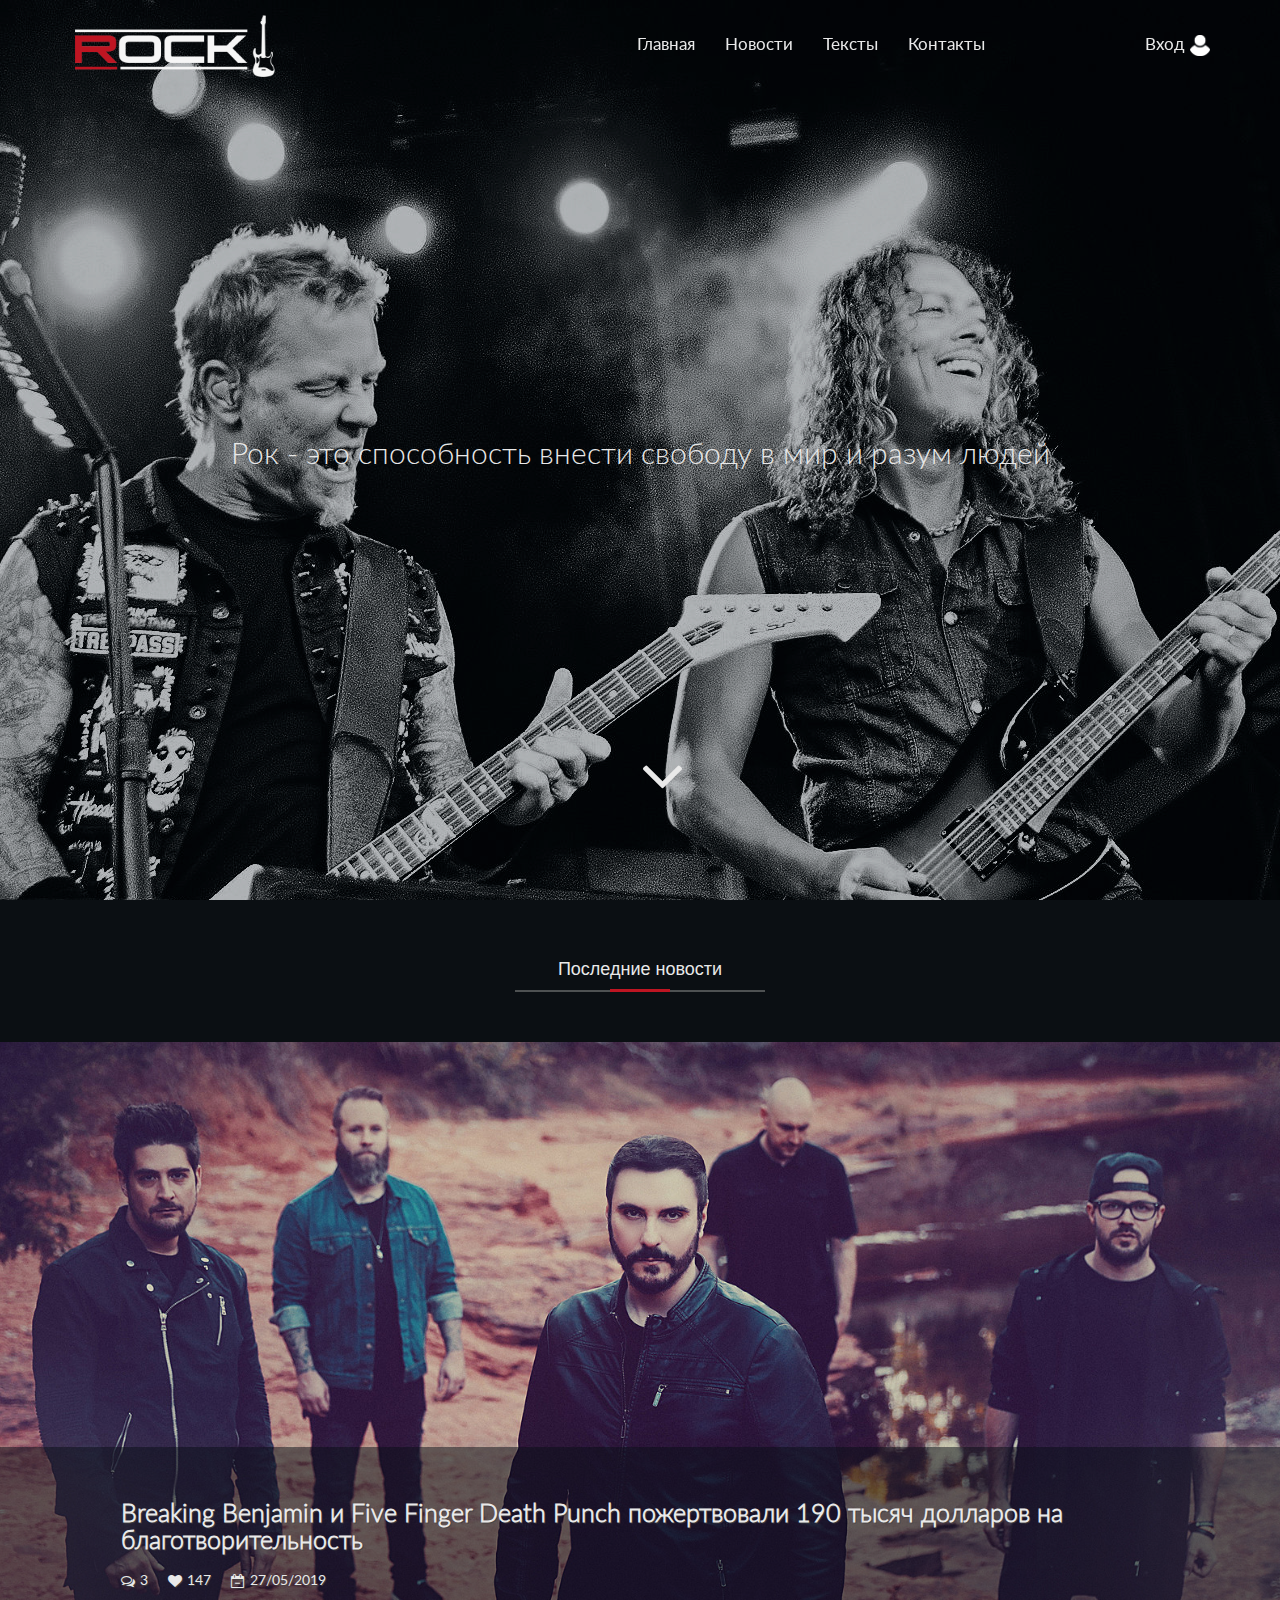
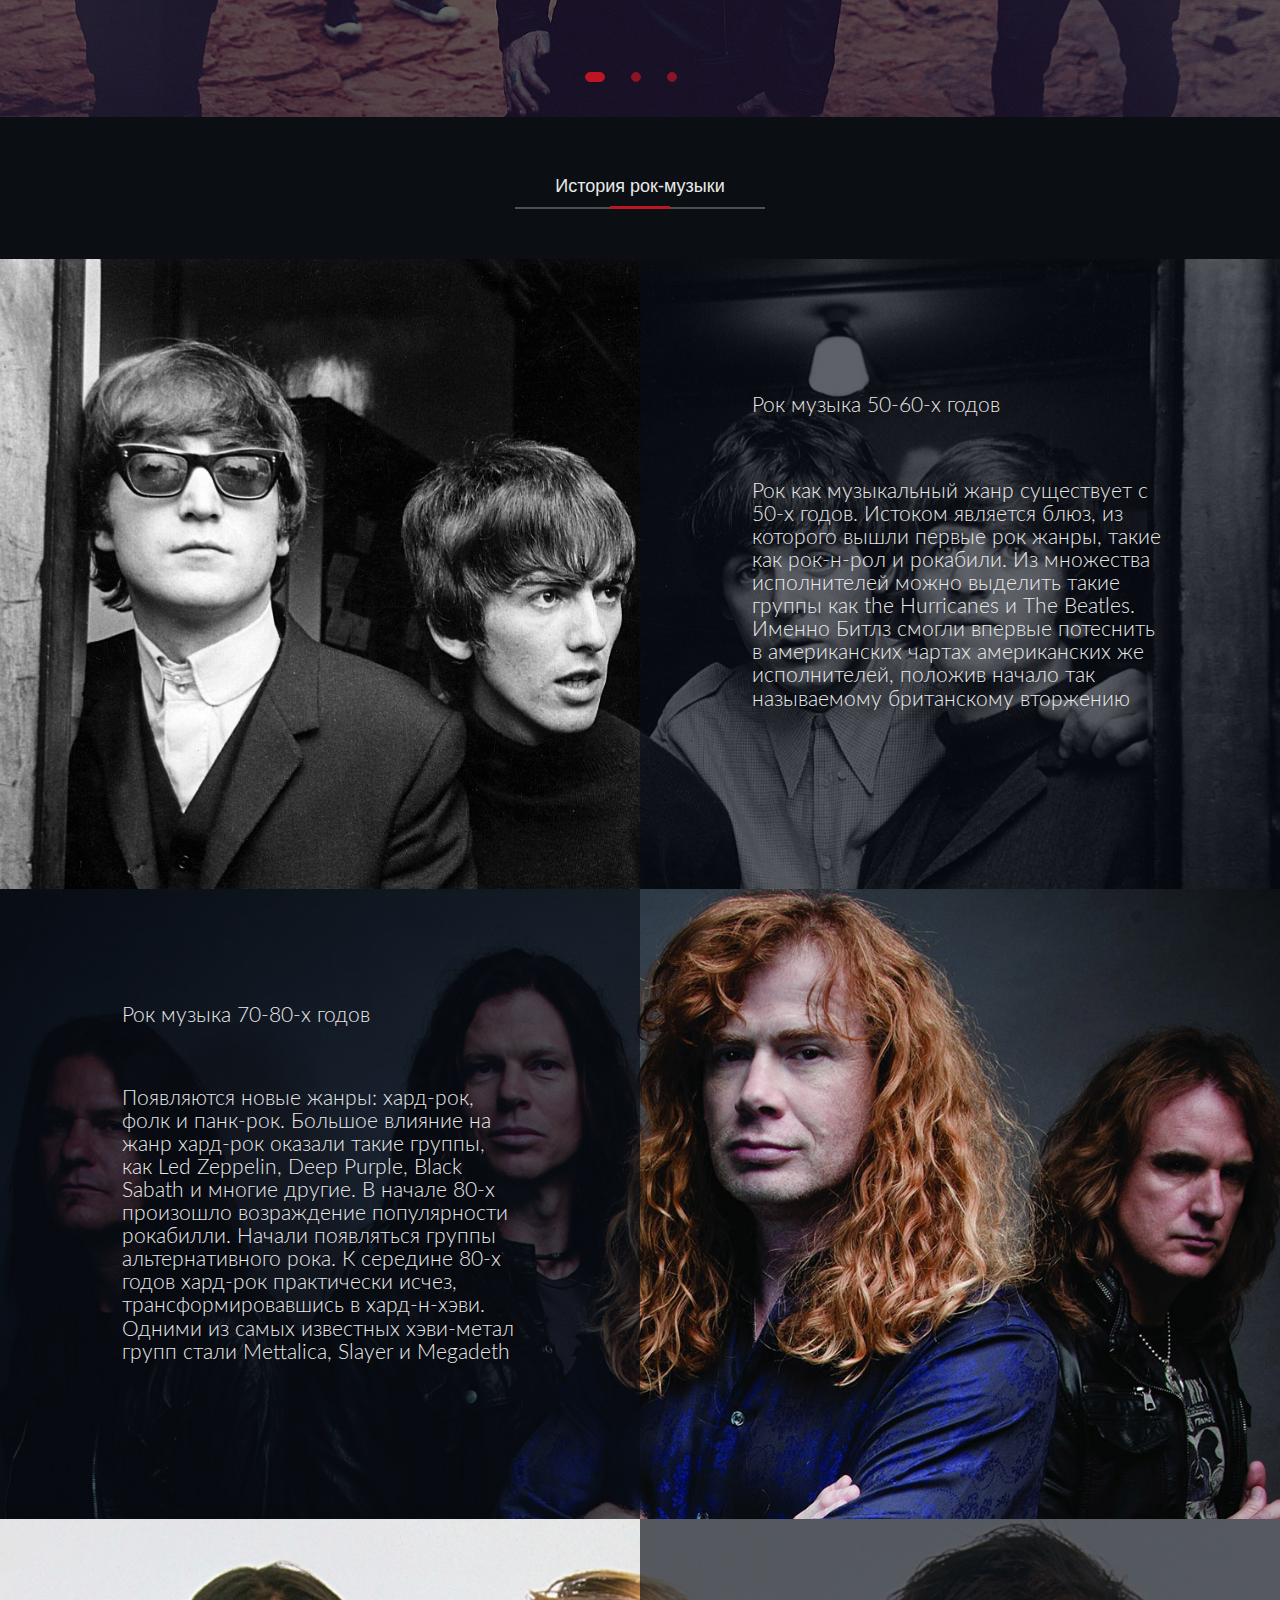
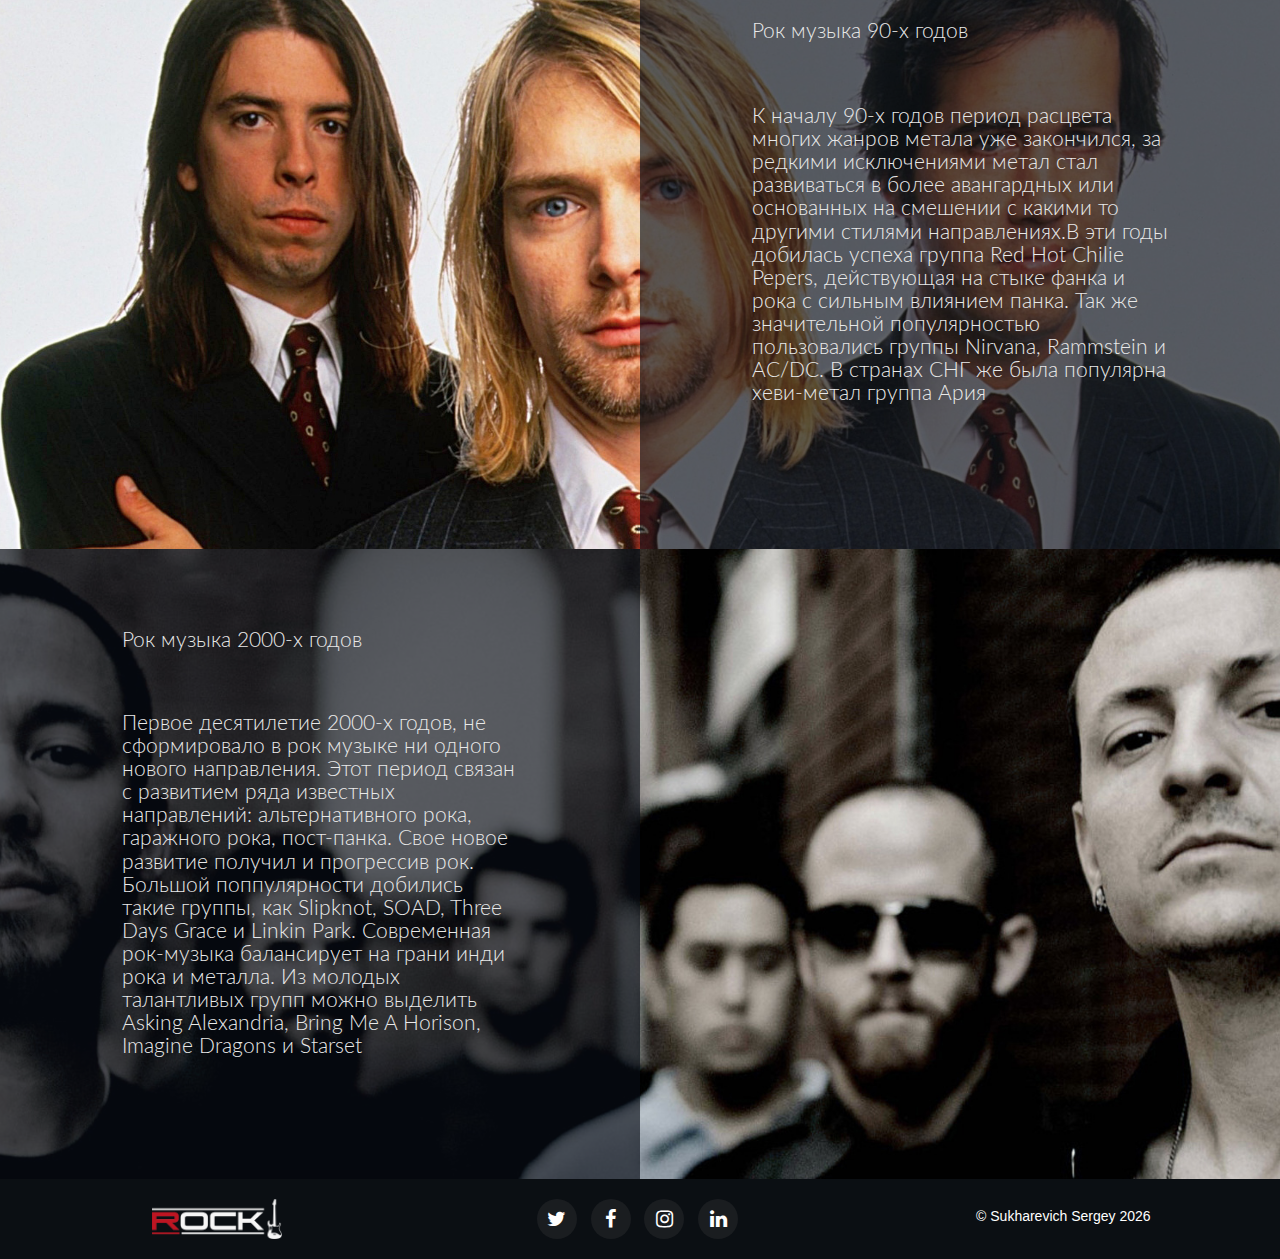
==== commit 5da9e93e: "update news" ====
--- a/index.html
+++ b/index.html
@@ -119,7 +119,7 @@
                       <div class="container-fluid">
                         <div class="row">
                           <div class="col">
-                            <a href="#">
+                            <a href="post.html">
                               <h1>
                                 Breaking Benjamin и Five Finger Death Punch
                                 пожертвовали 190 тысяч долларов на
@@ -131,7 +131,7 @@
                                 class="fa fa-comments-o"
                                 aria-hidden="true"
                               ></i>
-                              <p>15</p>
+                              <p>3</p>
 
                               <i class="fa fa-heart" aria-hidden="true"></i>
                               <p>147</p>
@@ -154,7 +154,7 @@
                       <div class="container-fluid">
                         <div class="row">
                           <div class="col">
-                            <a href="#">
+                            <a href="post.html">
                               <h1>
                                 Five Finger Death Punch пишут новый альбом
                               </h1>
@@ -186,7 +186,7 @@
                       <div class="container-fluid">
                         <div class="row">
                           <div class="col">
-                            <a href="#">
+                            <a href="post.html">
                               <h1>
                                 Дарон Малакян уверен, что именно Серж Танкян
                                 тормозит SOAD
--- a/css/style.css
+++ b/css/style.css
@@ -411,7 +411,7 @@
 
 /* НОВОСТИ */
 
-/* Небошьшой банер на тсранице новости */
+/* Небошьшой банер на странице новостей */
 #news-baner {
   background: url(../img/metal.jpg) no-repeat center center fixed;
   display: table;
@@ -420,68 +420,12 @@
   background-size: cover;
 }
 
-ul.list-style,
-ol.list-style {
-  padding-left: 15px;
-  margin-bottom: 10px;
-}
-
-ul.list-style {
-  list-style-type: disc;
-}
-
-ol.list-style {
-  list-style-type: decimal;
-}
-
-blockquote.blockquote {
-  padding: 30px;
-  margin: 0px 0px 20px;
-  border: 2px solid #e8eaed;
-}
-
-blockquote.blockquote:before {
-  content: "\f10d";
-  font-family: fontAwesome;
-  width: 70px;
-  height: 70px;
-  line-height: 70px;
-  text-align: center;
-  border-radius: 50%;
-  color: #ee4266;
-  font-size: 30px;
-  background: #fff;
-  border: 2px solid #e8eaed;
-  float: left;
-  margin-right: 10px;
-}
-
-blockquote.blockquote .blockquote-footer {
-  color: #97989b;
-}
-
 figure {
   margin-bottom: 20px;
 }
 
 figure > img {
   width: 100%;
-}
-
-figure.pull-right {
-  margin-left: 15px;
-}
-
-figure.pull-left {
-  margin-right: 15px;
-}
-
-figure > figcaption {
-  font-size: 14px;
-  text-align: center;
-  margin-top: 10px;
-  font-style: italic;
-  color: #97989b;
 }
 
 /* секция блока новостей */
@@ -512,6 +456,7 @@
   z-index: 20;
 }
 
+/* стили номеров страниц */
 .meta-pages {
   margin-bottom: 30px;
 }
@@ -535,7 +480,7 @@
   font-size: 14px;
 }
 
-/* Пост */
+/* Пост на странице новостей*/
 
 .post {
   position: relative;
@@ -644,180 +589,71 @@
 
 /* Страница статьи */
 
+.page-header {
+  position: relative;
+  margin: 0;
+  padding-top: 120px;
+  padding-bottom: 80px;
+  background-color: #1b1c1e;
+}
+
+#post-header {
+  padding-top: 240px;
+  padding-bottom: 80px;
+}
+
+.post-title-head h1 {
+  color: #e9e9e9;
+}
+
+.page-header .page-header-bg {
+  position: absolute;
+  top: 0;
+  left: 0;
+  right: 0;
+  bottom: 0;
+}
+
+/* затемнение для банера страницы нвовости */
+.page-header .page-header-bg:after {
+  content: "";
+  position: absolute;
+  left: 0;
+  right: 0;
+  top: 0;
+  bottom: 0;
+  background: -webkit-gradient(
+    linear,
+    left top,
+    left bottom,
+    from(rgba(27, 28, 30, 0)),
+    color-stop(90%, rgba(27, 28, 30, 0.8))
+  );
+  background: linear-gradient(
+    180deg,
+    rgba(27, 28, 30, 0) 0%,
+    rgba(27, 28, 30, 0.8) 90%
+  );
+}
+
+.page-header h1 {
+  font-size: 2.5em;
+  color: #e9e9e9;
+}
+
 .page-header .post-category {
   margin-bottom: 10px;
 }
 
 .page-header .post-meta li {
-  color: #fff;
-}
-
-.page-header .post-meta li a {
-  color: #fff;
-}
-
-.page-header .post-meta li a:hover,
-.page-header .post-meta li a:focus {
-  color: #ee4266;
-}
-
-.post-share a {
-  display: inline-block;
-  padding: 5px 15px;
-  border-radius: 5px;
-  color: #fff;
-  background-color: #97989b;
-  margin-right: 4px;
-  margin-bottom: 6px;
-  -webkit-transition: 0.2s opacity;
-  transition: 0.2s opacity;
-}
-
-.post-share a:hover {
-  opacity: 0.9;
-}
-
-.post-share a i {
-  width: 20px;
-  text-align: center;
-}
-
-.post-share a span {
-  padding-left: 10px;
-  border-left: 2px solid rgba(255, 255, 255, 0.1);
-  text-transform: uppercase;
-  font-size: 12px;
-  font-weight: 700;
-  margin-left: 10px;
-}
-
-.post-content .post-attachement.pull-left {
+  color: #e9e9e9;
+}
+
+.page-header .post-meta li p {
   margin-right: 15px;
 }
 
-.post-content .post-attachement.pull-right {
-  margin-left: 15px;
-}
-
-.post-tags ul li {
-  display: inline-block;
-  text-transform: uppercase;
-  font-size: 12px;
-  font-weight: 700;
-}
-
-.post-tags ul li:first-child {
-  font-weight: 400;
-}
-
-.post-tags ul li:after {
-  content: ",";
-  display: inline-block;
-}
-
-.post-tags ul li:first-child:after {
-  display: none;
-}
-
-.post-tags ul li:last-child:after {
-  display: none;
-}
-
-/*----------------------------*\
-	post nav
-\*----------------------------*/
-
-.post-nav:after {
-  content: "";
-  display: table;
-  clear: both;
-}
-
-.post-nav .post-title {
-  font-size: 14px;
-  margin: 0px;
-}
-
-.post-nav .prev-post {
-  float: left;
-  width: 50%;
-  padding-right: 15px;
-}
-
-.post-nav .next-post {
-  float: right;
-  width: 50%;
-  text-align: right;
-  padding-left: 15px;
-}
-
-.post-nav .post-img {
-  display: block;
-  width: 100px;
-  overflow: hidden;
-}
-
-.post-nav .prev-post .post-img {
-  float: left;
-  margin-right: 15px;
-}
-
-.post-nav .next-post .post-img {
-  float: right;
-  margin-left: 15px;
-}
-
-.post-nav .next-post span,
-.post-nav .prev-post span {
-  font-weight: 700;
-  color: #97989b;
-  text-transform: uppercase;
-  font-size: 12px;
-}
-
-.post-nav .next-post:after,
-.post-nav .prev-post:after {
-  content: "";
-  display: table;
-  clear: both;
-}
-
-/*----------------------------*\
-	author
-\*----------------------------*/
-
-.author.media .media-left {
-  position: relative;
-  padding-right: 30px;
-}
-
-.author .author-img {
-  width: 100px;
-  border-radius: 50%;
-  margin-bottom: 15px;
-}
-
-.author .author-social li {
-  display: inline-block;
-  margin-right: 10px;
-}
-
-.author .author-social li a {
-  display: block;
-}
-
-.page-header .author .author-social li a {
-  color: #fff;
-}
-
-.page-header .author .author-social li a:hover,
-.page-header .author .author-social li a:focus {
-  color: #ee4266;
-}
-
-/*----------------------------*\
-	comments
-\*----------------------------*/
+/* КОмментарии */
 
 .post-comments .media {
   margin-top: 30px;
@@ -830,9 +666,10 @@
 .post-comments .media .media-left {
   position: relative;
   padding-right: 15px;
-}
-
-.post-comments .media .media-left .media-object {
+  margin-top: 10px;
+}
+
+.post-comments .media .media-left .avatar {
   width: 50px;
   border-radius: 50%;
   position: relative;
@@ -850,6 +687,7 @@
 }
 
 .post-comments .media .media-heading h4 {
+  color: #e9e9e9;
   display: inline-block;
   font-size: 14px;
   text-transform: uppercase;
@@ -859,6 +697,13 @@
   color: #97989b;
   margin-left: 10px;
   font-size: 12px;
+}
+
+.post-comments .media .comment-text {
+  margin-left: 30px;
+  margin-bottom: 30px;
+  color: #e9e9e9;
+  font-size: 1em;
 }
 
 .post-comments .media .reply {
@@ -866,11 +711,10 @@
   display: inline-block;
   padding: 5px 13px;
   font-size: 12px;
-  font-weight: 700;
+  
   color: #fff;
   background-color: #323335;
   border-radius: 2px;
-  -webkit-transition: 0.2s opacity;
   transition: 0.2s opacity;
 }
 
@@ -879,45 +723,7 @@
 }
 
 .post-comments .media.media-author .media-heading h4 {
-  color: #ee4266;
-}
-
-.post-comments .media.media-author .media-left:after {
-  background-color: #ee4266;
-}
-
-/*=========================================================
-	ASIDE
-===========================================================*/
-
-.aside-widget {
-  margin-bottom: 30px;
-}
-
-/*=========================================================
-	RESPONSIVE
-===========================================================*/
-
-@media only screen and (max-width: 991px) {
-  #nav-bottom {
-    display: none;
-  }
-  .nav-social {
-    display: none;
-  }
-  .nav-logo {
-    position: static;
-    -webkit-transform: none;
-    -ms-transform: none;
-    transform: none;
-    left: 0;
-    display: inline-block;
-    float: left;
-  }
-  .footer-nav {
-    text-align: left;
-    margin-bottom: 30px;
-  }
+  color: #e9e9e9;
 }
 
 @media only screen and (max-width: 767px) {
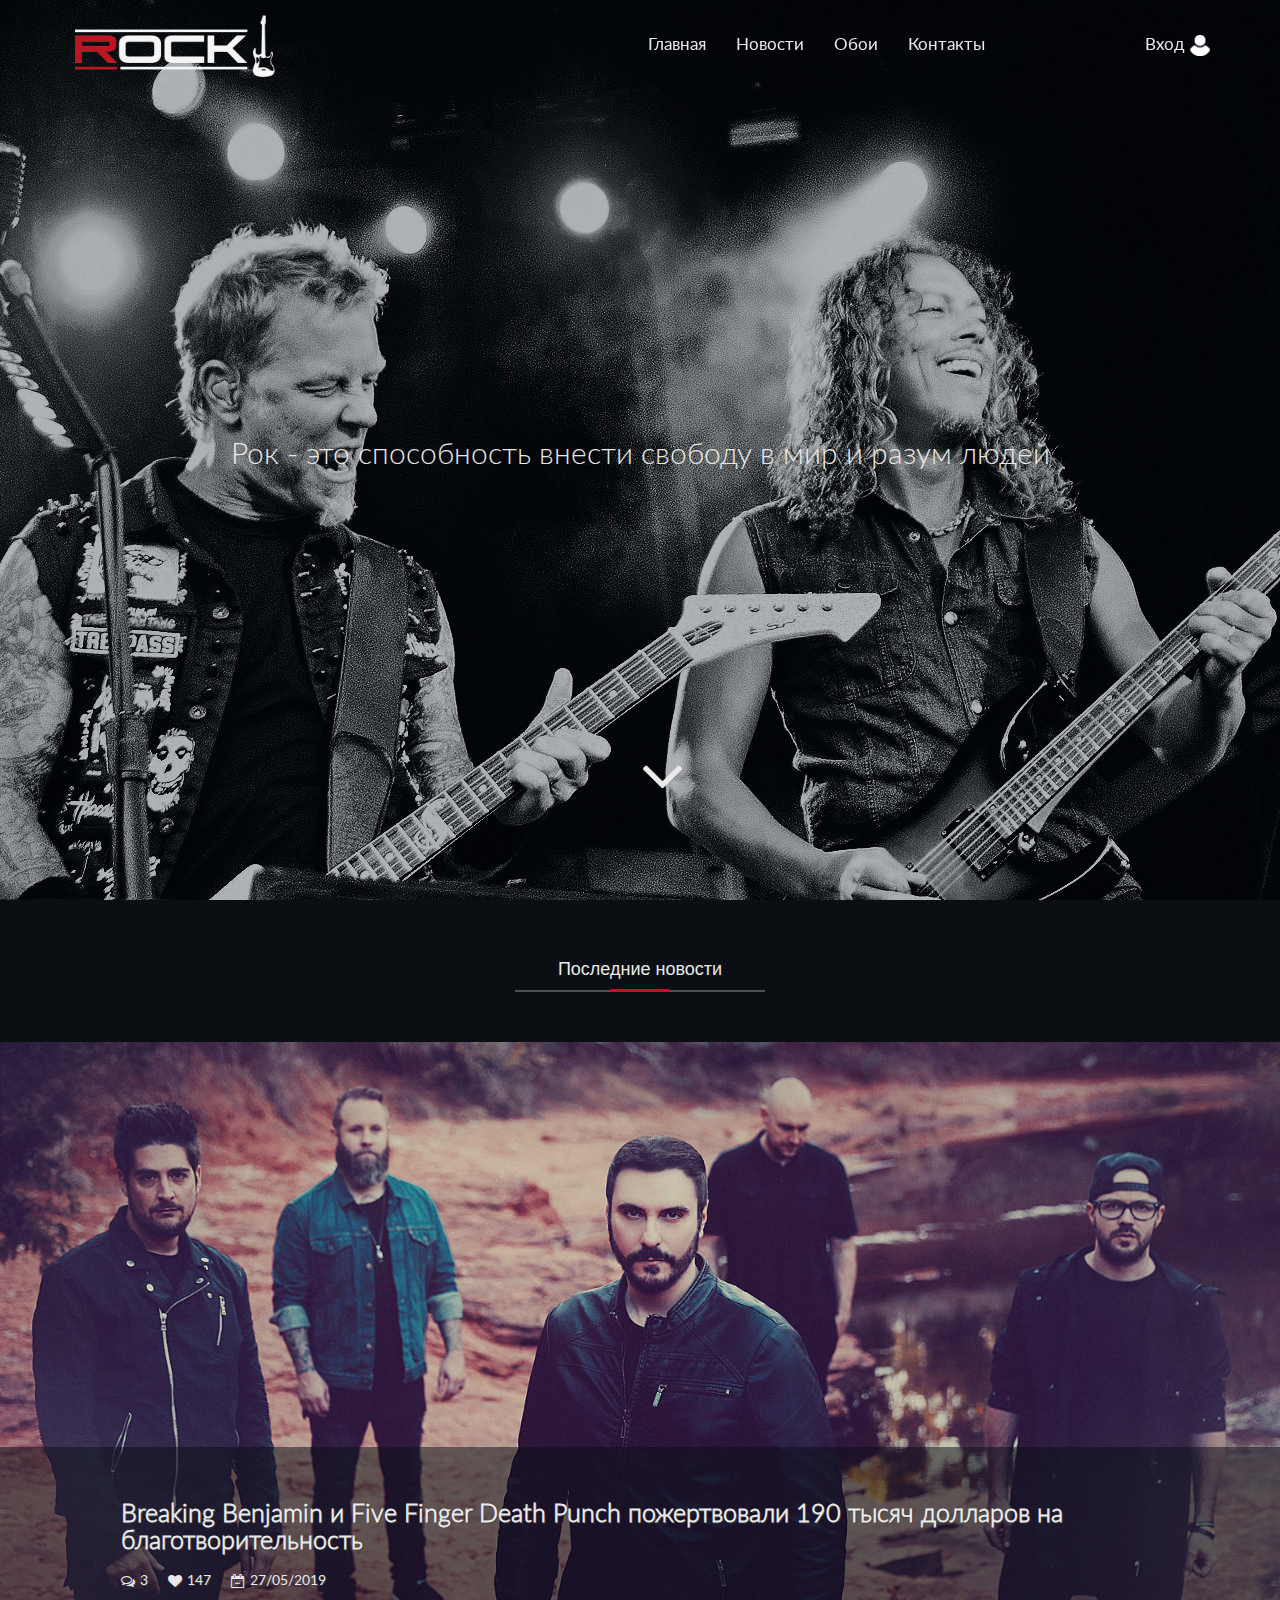
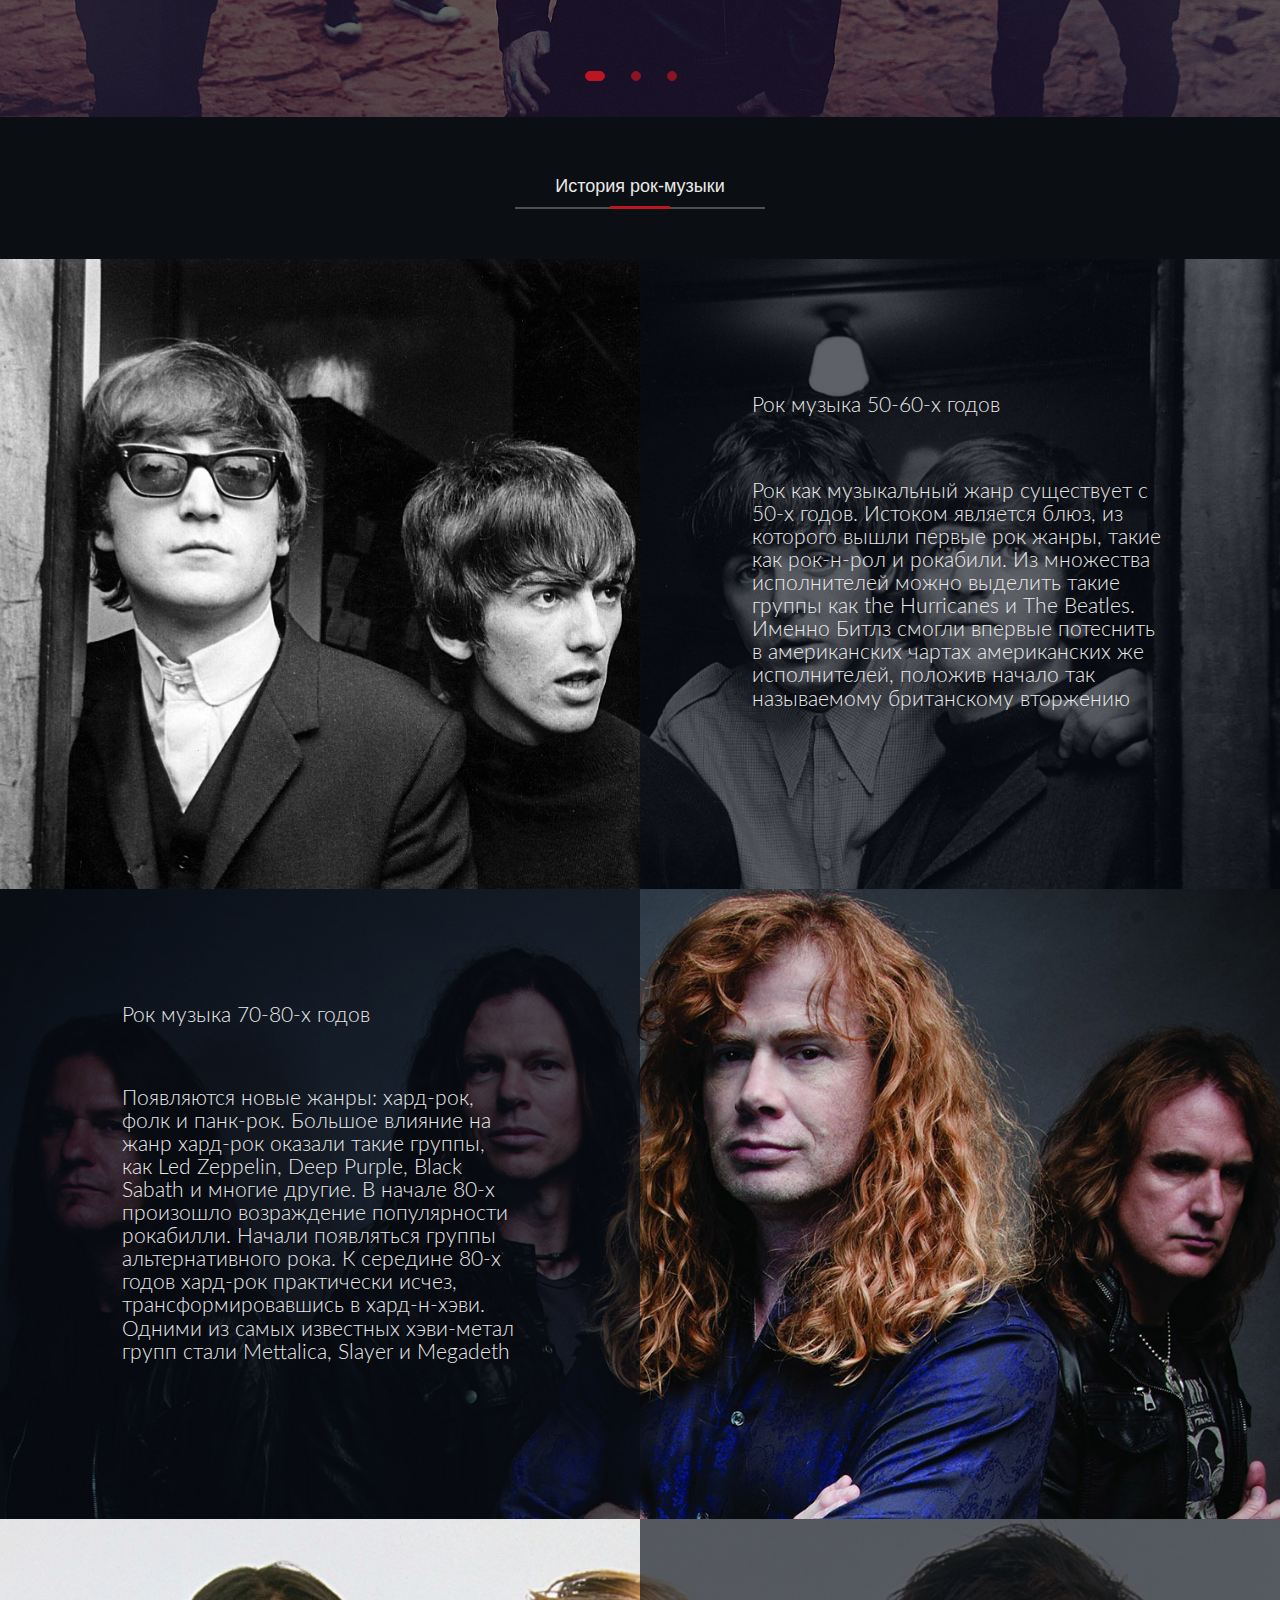
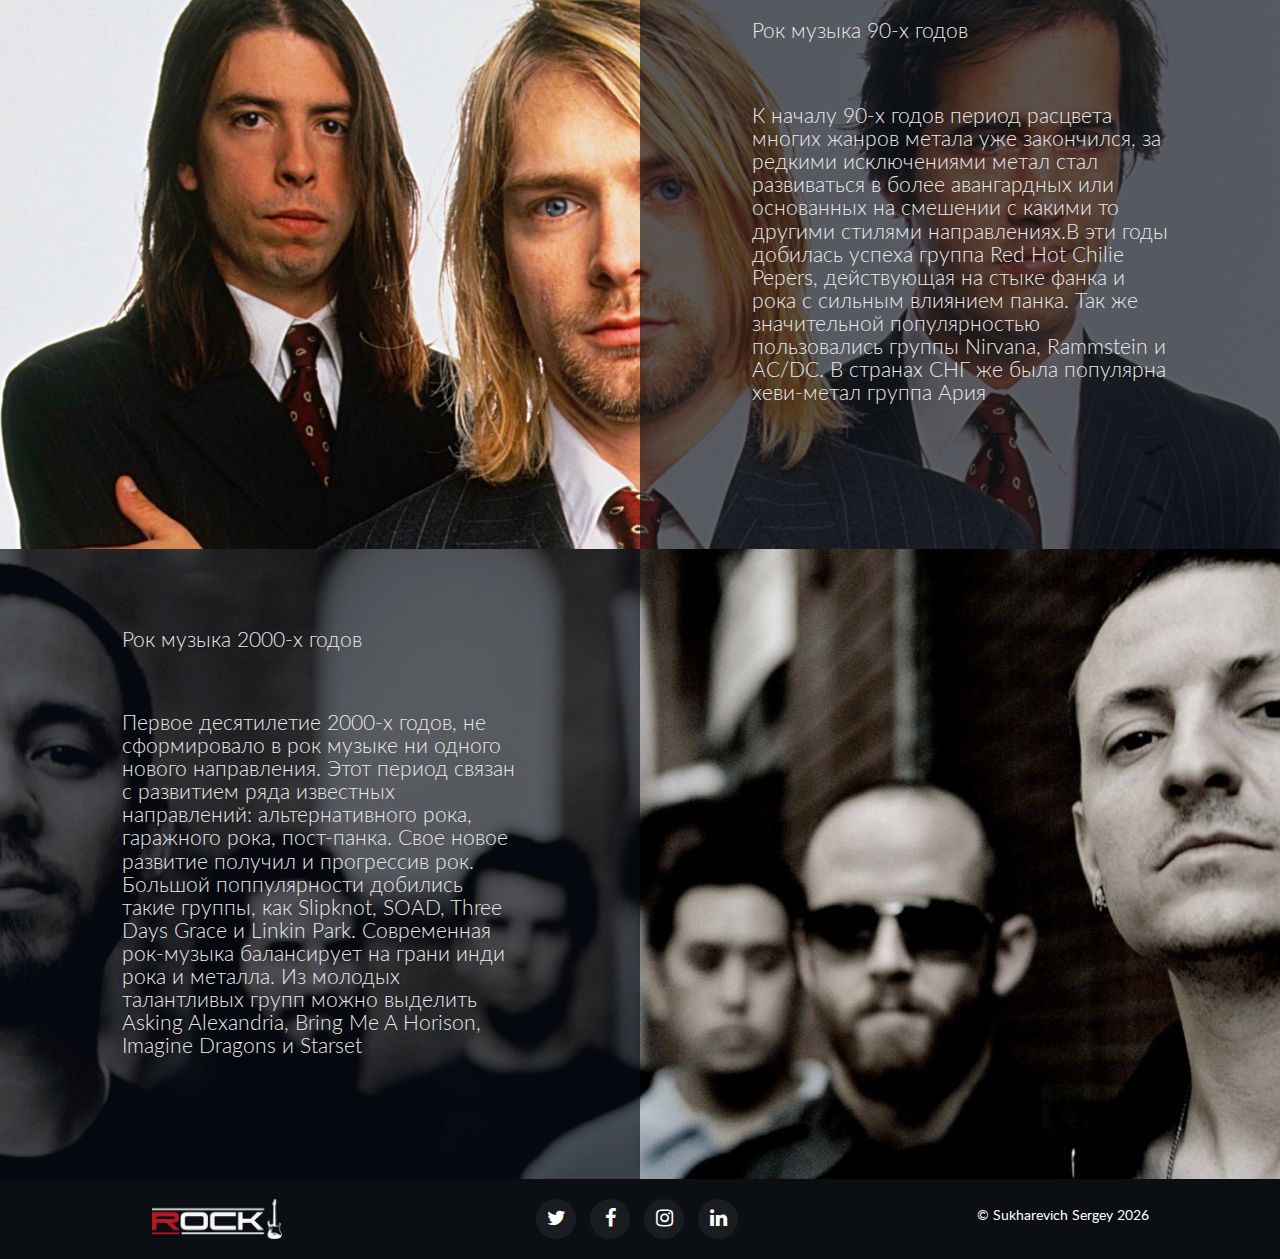
==== commit 2d650a98: "all update, add gallery" ====
--- a/index.html
+++ b/index.html
@@ -7,12 +7,11 @@
 
     <title>ROCK. Главная страница. История рока</title>
 
-    <link type="text/css" rel="stylesheet" href="css/bootstrap.css" />
-    <link rel="stylesheet" href="css/font-awesome/css/font-awesome.min.css" />
-
-    <link type="text/css" rel="stylesheet" href="css/style.css" />
-    <link type="text/css" rel="stylesheet" href="css/button_toggle.css" />
-    <link type="text/css" rel="stylesheet" href="css/carousel.css" />
+    <link type="text/css" rel="stylesheet" href="style/bootstrap.css" />
+    <link rel="stylesheet" href="style/font-awesome/css/font-awesome.min.css" />
+    <link type="text/css" rel="stylesheet" href="style/style.css" />
+    <link type="text/css" rel="stylesheet" href="style/button_toggle.css" />
+    <link type="text/css" rel="stylesheet" href="style/carousel.css" />
   </head>
 
   <body>
@@ -47,7 +46,7 @@
                   <a href="news.html">Новости</a>
                 </li>
                 <li class="nav_items">
-                  <a href="wallpaper.html">Тексты</a>
+                  <a href="wallpaper.html">Обои</a>
                 </li>
                 <li class="nav_items">
                   <a href="contact.html">Контакты</a>
@@ -57,6 +56,7 @@
                     >Вход<img
                       src="img/user2.png"
                       style="width: 20px; margin-left: 5px;"
+                      alt=""
                   /></a>
                 </li>
               </ul>
@@ -70,7 +70,7 @@
     <div id="home">
       <div class="landing-text">
         <h2>Рок - это способность внести свободу в мир и разум людей</h2>
-        <a href="#text"
+        <a class="anchor" href="#text"
           ><i class="fa fa-angle-down fa-5x arrow" aria-hidden="true"></i
         ></a>
       </div>
@@ -115,7 +115,7 @@
               <div class="carousel-inner">
                 <div class="item slides active">
                   <div class="slide-1">
-                    <div class="hero">
+                    <div class="slide_box">
                       <div class="container-fluid">
                         <div class="row">
                           <div class="col">
@@ -150,7 +150,7 @@
 
                 <div class="item slides">
                   <div class="slide-2">
-                    <div class="hero">
+                    <div class="slide_box">
                       <div class="container-fluid">
                         <div class="row">
                           <div class="col">
@@ -182,7 +182,7 @@
                 </div>
                 <div class="item slides">
                   <div class="slide-3">
-                    <div class="hero">
+                    <div class="slide_box">
                       <div class="container-fluid">
                         <div class="row">
                           <div class="col">
@@ -221,7 +221,7 @@
     </div>
 
     <!-- блок с названием блока -->
-    <div id="text" class="padding black_article_block">
+    <div class="padding black_article_block">
       <div class="container-liquid">
         <div class="text-center">
           <h4>История рок-музыки</h4>
@@ -319,22 +319,22 @@
           <div class="col-md-4 box">
             <ul class="list-inline social-buttons">
               <li class="list-inline-item">
-                <a href="#">
+                <a href="https://twitter.com/MrBoss2142?lang=ru" target="_blank">
                   <i class="fa fa-twitter"></i>
                 </a>
               </li>
               <li class="list-inline-item">
-                <a href="#">
+                <a href="https://www.facebook.com/MrBOSS2142?ref=bookmarks" target="_blank">
                   <i class="fa fa-facebook-f"></i>
                 </a>
               </li>
               <li class="list-inline-item">
-                <a href="#">
+                <a href="https://www.instagram.com/ssukharevich/" target="_blank">
                   <i class="fa fa-instagram"></i>
                 </a>
               </li>
               <li class="list-inline-item">
-                <a href="#">
+                <a href="https://www.linkedin.com/in/sergey-sukharevich-235522162/" target="_blank">
                   <i class="fa fa-linkedin"></i>
                 </a>
               </li>
@@ -344,7 +344,7 @@
             <h4 class="copyright quick-links">
               &copy; Sukharevich Sergey
               <script>
-                document.write(new Date().getFullYear()); // выводит текущий год
+                document.write(new Date().getFullYear());
               </script>
             </h4>
           </div>
@@ -357,22 +357,15 @@
       <i class="fa fa-chevron-up"></i>
     </div>
 
-    <script src="js/jquery-2.2.4.js"></script>
-    <script src="js/bootstrap.min.js"></script>
-    <script src="js/jquery.stellar.min.js"></script>
-    <script src="js/main.js"></script>
-
-    <!-- подключение файлов jquery и bootstrap js для слайдера. С другими чего-то не работает -->
+    <script src="script/jquery-3.4.1.min.js"></script>
+    <script src="script/bootstrap.min.js"></script>
+    <script src="script/main.js"></script>
+
+    <!-- подключение файла jquery для слайдера -->
     <script
       src="https://code.jquery.com/jquery-2.2.4.min.js"
       integrity="sha256-BbhdlvQf/xTY9gja0Dq3HiwQF8LaCRTXxZKRutelT44="
       crossorigin="anonymous"
     ></script>
-
-    <script
-      src="https://maxcdn.bootstrapcdn.com/bootstrap/3.3.7/js/bootstrap.min.js"
-      integrity="sha384-Tc5IQib027qvyjSMfHjOMaLkfuWVxZxUPnCJA7l2mCWNIpG9mGCD8wGNIcPD7Txa"
-      crossorigin="anonymous"
-    ></script>
   </body>
 </html>
--- a/style/style.css
+++ b/style/style.css
@@ -0,0 +1,841 @@
+* {
+  margin: 0;
+  padding: 0;
+  transition: all 0.5s;
+}
+
+a,
+a:hover {
+  text-decoration: none;
+}
+
+p {
+  margin: 0;
+}
+
+/* подключение шрифтов */
+@font-face {
+  font-family: LatoRegular;
+  src: url(../fonts/LatoRegular.ttf);
+}
+
+@font-face {
+  font-family: LatoLight;
+  src: url(../fonts/Lato-Light.ttf);
+}
+
+html,
+body {
+  height: 100%;
+  width: 100%;
+  /* шрифт по умолчанию у всех лементов LatoRegular */
+  font-family: LatoRegular;
+}
+
+.sign_in {
+  margin-right: 70px;
+  margin-left: 130px;
+  transition: all 0.3s ease;
+}
+
+.navbar {
+  min-height: 55px;
+  background: transparent;
+  padding: 0;
+  margin: 0;
+  font-size: 1.2em;
+  border: 0px;
+  font-family: LatoRegular;
+  color: #e9e9e9 !important;
+  transition: all 0.3s ease;
+}
+
+.navbar-inverse .navbar-nav li a {
+  font-family: LatoRegular;
+  color: #e9e9e9 !important;
+  border-bottom: 2px solid transparent;
+  transition: all 0.3s ease;
+}
+
+.navbar-inverse .navbar-nav li a:hover,
+.navbar-inverse .navbar-nav li a.active_link {
+  border-bottom: 2px solid #e9e9e9;
+}
+
+.navbar-inverse .navbar-nav li a.active_link:hover {
+  border-bottom: 2px solid #a3a3a3 !important;
+}
+
+/* задний фон меню при прокрутке */
+.scrolled {
+  background: #0b0f13;
+}
+
+/* задний фон меню при нажатии на гамбургер */
+.pressed {
+  background: #0b0f13;
+}
+
+.scrolled #brand-image {
+  width: 150px;
+}
+
+.scrolled .navbar-nav {
+  margin-top: 15px;
+}
+
+.scrolled .navbar-toggle {
+  margin-top: 20px;
+}
+
+.navbar-nav {
+  margin-top: 20px;
+  margin-right: 10px;
+  transition: all 0.3s ease;
+}
+
+.navbar-toggle {
+  margin-top: 30px;
+  transition: all 0.3s ease;
+  border: none;
+}
+
+.navbar-brand {
+  width: auto;
+}
+
+#brand-image {
+  width: 200px;
+  margin-left: 30%;
+  transition: all 0.4s ease;
+}
+
+.navbar-brand {
+  margin-right: 50px;
+}
+
+#home {
+  background: url(../img/met2.jpg) no-repeat center center fixed;
+  display: table;
+  width: 100%;
+  height: 100%;
+  background-size: cover;
+  transition: all 0.3s;
+}
+
+h1,
+h2,
+h3 {
+  font-family: LatoLight !important;
+}
+
+.landing-text {
+  display: table-cell;
+  text-align: center;
+  vertical-align: middle;
+  font-family: "Roboto";
+  font-weight: lighter;
+  color: #e9e9e9;
+  position: relative;
+}
+
+.arrow {
+  position: absolute;
+  bottom: 10%;
+  color: #e9e9e9;
+  transition: all 0.3s;
+}
+
+.arrow:hover {
+  /* меняем цвет стрелке при наведении */
+  color: #be1522;
+}
+
+.black_article_block {
+  width: 100%;
+  margin: 0;
+  padding: 0;
+  background: #0b0f13 !important;
+  /* color: #e9e9e9; */
+}
+
+.black_article_block h4 {
+  color: #e9e9e9 !important;
+}
+
+.black_article_block .line {
+  width: 250px;
+  height: 2px;
+  background-color: #4e5152;
+  margin: 0 auto;
+  position: relative;
+  z-index: 1;
+}
+.black_article_block .line::after {
+  width: 60px;
+  height: 3px;
+  background-color: #be1522;
+  content: "";
+  position: absolute;
+  bottom: 0;
+  left: 50%;
+  margin-left: -30px;
+}
+
+.padding {
+  padding: 50px 0;
+}
+
+/* кнопка вверх страницы */
+div.back-to-top {
+  z-index: 20;
+  position: fixed;
+  color: #fff;
+  background-color: #be1522;
+  right: 20px;
+  bottom: 10px;
+  padding: 5px 10px; /* отступы до содержимого блока */
+  font-size: 20px; /* размер шрифта (иконки) */
+  border-radius: 4px;
+  cursor: pointer;
+  display: none; /* не отображать элемент по умолчанию */
+  text-align: center;
+  opacity: 0.6;
+  transition: all 0.3s ease;
+}
+
+div.back-to-top:hover {
+  opacity: 1;
+}
+
+/* блок историй */
+
+.no-margin {
+  margin: 0 !important;
+}
+
+.history-block {
+  width: 100%;
+  margin: 0;
+  padding: 0;
+}
+
+.history-block .history-1,
+.history-block .history-2,
+.history-block .history-3,
+.history-block .history-4 {
+  height: 70vh;
+  background-size: cover;
+  background-position: center center;
+  background-repeat: no-repeat;
+}
+
+.history-text {
+  width: 65%;
+}
+
+.col-sm-6 {
+  display: flex;
+  flex-wrap: wrap;
+  justify-content: center;
+}
+
+.history-block h2 {
+  font-family: LatoLight;
+  color: #e9e9e9;
+  font-size: 1.5em;
+  margin-bottom: 15%;
+}
+
+.history-block .history-1 {
+  background-image: url(../img/beatles.jpg);
+}
+
+.history-block .history-2 {
+  background-image: url(../img/megadeth1.jpg);
+}
+
+.history-block .history-3 {
+  background-image: url(../img/nirvana.jpg);
+}
+
+.history-block .history-4 {
+  background-image: url(../img/linkin-park.jpg);
+}
+
+.history-overlay {
+  display: flex;
+  align-items: center;
+  justify-content: center;
+  flex-direction: column;
+  height: 70vh !important;
+  background-color: #080d15a6;
+  transition: all 0.5s;
+}
+
+/* Футер */
+
+footer {
+  padding: 2rem;
+  background: #0b0f13;
+}
+
+.logo_sec {
+  width: 130px;
+  transition: all 0.4s ease;
+}
+
+.footer-column {
+  text-align: center;
+}
+.footer-column .nav-item .nav-link {
+  padding: 0.1rem 0;
+}
+.footer-column .nav-item span.nav-link {
+  color: #6c757d;
+}
+.footer-column .nav-item span.footer-title {
+  font-size: 14px;
+  font-weight: 700;
+  color: #fff;
+  text-transform: uppercase;
+}
+.footer-column .nav-item .fas {
+  margin-right: 0.5rem;
+}
+.footer-column ul {
+  display: inline-block;
+}
+
+ul.social-buttons {
+  margin-bottom: 0;
+}
+
+ul.social-buttons li a:active,
+ul.social-buttons li a:focus,
+ul.social-buttons li a:hover {
+  color: #be1522;
+}
+
+ul.social-buttons li a {
+  font-size: 20px;
+  line-height: 40px;
+  display: block;
+  width: 40px;
+  height: 40px;
+  -webkit-transition: all 0.3s;
+  -moz-transition: all 0.3s;
+  transition: all 0.3s;
+  color: #fff;
+  border-radius: 100%;
+  outline: 0;
+  background-color: #1a1d20;
+}
+
+.copyright {
+  color: #ffffff;
+  font-family: LatoRegular;
+  font-size: 1em;
+}
+
+/* НОВОСТИ */
+
+/* Небошьшой банер на странице новостей */
+#news-baner {
+  background: url(../img/metal.jpg) no-repeat center center fixed;
+  display: table;
+  width: 100%;
+  height: 70%;
+  background-size: cover;
+  background-position-y: top;
+  transition: all 0.3s;
+}
+
+figure {
+  margin: 20px 0;
+}
+
+figure > img {
+  width: 100%;
+}
+
+/* секция блока новостей */
+
+.section {
+  padding-top: 30px;
+  background: #14181c;
+}
+
+.section-row {
+  margin-bottom: 30px;
+}
+
+.section-title {
+  position: relative;
+  margin-bottom: 20px;
+}
+
+.section-title .title {
+  position: relative;
+  display: inline-block;
+  font-size: 16px;
+  color: #e9e9e9;
+  text-transform: uppercase;
+  margin-top: 0px;
+  margin-bottom: 0px;
+  padding-right: 10px;
+  z-index: 10;
+}
+
+/* стили номеров страниц */
+.meta-pages {
+  margin-bottom: 30px;
+}
+
+.meta-pages li {
+  display: inline-block;
+  color: #e9e9e9;
+  font-size: 14px;
+  margin-right: 10px;
+  padding: 15px 25px;
+  background: #4e5152;
+  transition: all 0.3s;
+}
+
+.meta-pages li:hover {
+  background: #323335;
+  cursor: pointer;
+}
+
+.meta-pages li a {
+  color: #e9e9e9;
+  font-size: 14px;
+}
+
+/* Пост на странице новостей*/
+
+.post {
+  position: relative;
+  margin-bottom: 30px;
+}
+
+.post .post-body {
+  position: relative;
+  padding: 3%;
+  background: #4e5152;
+  z-index: 10;
+}
+
+.post .post-img {
+  display: block;
+  overflow: hidden;
+}
+
+.post-img > img {
+  width: 100%;
+  transition: all 1.5s;
+}
+
+.post-img:hover > img {
+  transform: scale(1.1);
+}
+
+.post .post-title {
+  font-size: 18px;
+}
+
+.post .post-title a {
+  color: #e9e9e9;
+  transition: all 0.3s ease;
+}
+
+.post .post-title a:hover {
+  color: #be1522;
+}
+
+.post .post-title.title-sm {
+  font-size: 16px;
+}
+
+.post .post-title.title-lg {
+  font-size: 25.629px;
+}
+
+.post .post-meta {
+  margin-bottom: 10px;
+}
+
+.post-meta li {
+  display: inline-block;
+  color: #e9e9e9;
+  font-size: 14px;
+}
+
+.post-meta li a {
+  color: #4e5152;
+  font-weight: 700;
+}
+
+.post li p {
+  margin-right: 15px;
+}
+
+/* Сайдбар */
+
+.post.post-widget:after {
+  content: "";
+  display: table;
+  clear: both;
+}
+
+.post.post-widget .post-img {
+  float: left;
+  width: 130px;
+}
+
+.post.post-widget .post-body {
+  position: relative;
+  background: transparent;
+  margin: 0px 0px 0px 150px;
+  padding: 0;
+}
+
+.post.post-widget .post-title {
+  font-size: 16px;
+  margin-bottom: 0px;
+}
+
+/* Страница статьи */
+
+.page-header {
+  position: relative;
+  margin: 0;
+  padding-top: 120px;
+  padding-bottom: 80px;
+  background-color: #1b1c1e;
+}
+
+#post-header {
+  padding-top: 240px;
+  padding-bottom: 80px;
+}
+
+.post-title-head h1 {
+  color: #e9e9e9;
+}
+
+.section .second-tittle {
+  font-family: LatoRegular;
+  color: #e9e9e9 !important;
+}
+
+.section p {
+  font-family: LatoRegular;
+  color: #e9e9e9 !important;
+  font-size: 1.1em;
+}
+
+.page-header .page-header-bg {
+  position: absolute;
+  top: 0;
+  left: 0;
+  right: 0;
+  bottom: 0;
+}
+
+/* затемнение для банера страницы новости */
+.page-header .page-header-bg:after {
+  content: "";
+  position: absolute;
+  left: 0;
+  right: 0;
+  top: 0;
+  bottom: 0;
+  background: -webkit-gradient(
+    linear,
+    left top,
+    left bottom,
+    from(rgba(27, 28, 30, 0)),
+    color-stop(90%, rgba(27, 28, 30, 0.8))
+  );
+  background: linear-gradient(
+    180deg,
+    rgba(27, 28, 30, 0) 0%,
+    rgba(27, 28, 30, 0.8) 90%
+  );
+}
+
+.page-header h1 {
+  font-size: 2.5em;
+  color: #e9e9e9;
+}
+
+.page-header .post-meta li {
+  color: #e9e9e9;
+}
+
+.page-header .post-meta li p {
+  margin-right: 15px;
+}
+
+/* Комментарии */
+
+.post-comments .media {
+  margin-top: 30px;
+  display: flex;
+  flex-direction: row;
+}
+
+.post-comments .media .media-left {
+  position: relative;
+  padding-right: 15px;
+  margin-top: 10px;
+}
+
+.post-comments .media .media-left .avatar {
+  width: 50px;
+  border-radius: 50%;
+  position: relative;
+  z-index: 20;
+}
+
+.post-comments .media .media-heading h4 {
+  font-family: LatoRegular;
+  font-size: 1.2em;
+  font-weight: bold;
+  color: #e9e9e9;
+  display: inline-block;
+}
+
+.post-comments .media .media-heading .time {
+  color: #97989b;
+  margin-left: 10px;
+  font-size: 0.8em;
+  font-family: LatoLight;
+}
+
+.post-comments .media .comment-text {
+  font-family: LatoRegular;
+  margin-bottom: 30px;
+  color: #e9e9e9;
+  font-size: 1.1em;
+}
+
+.post-comments .media .reply {
+  text-transform: uppercase;
+  display: inline-block;
+  padding: 5px 13px;
+  font-size: 12px;
+  font-family: LatoRegular;
+  color: #fff;
+  background-color: #323335;
+  border-radius: 2px;
+  transition: 0.2s opacity;
+}
+
+.post-comments .media .reply:hover {
+  opacity: 0.9;
+}
+
+.post-comments .media .media-heading h4 {
+  color: #e9e9e9;
+}
+
+.post-comments {
+  margin-bottom: 30px;
+}
+
+/* стили для формы комментариев */
+
+/* ограничения на максимальную и минимальную ширину текстовой области */
+.post-reply .form-group > textarea {
+  max-width: 100%;
+  min-width: 100%;
+  min-height: 100px;
+  max-height: 300px;
+}
+
+.form-group > .input,
+textarea {
+  font-family: LatoLight;
+  font-size: 1.1em;
+  border: 1px transparent;
+  background: #393c3d;
+  padding: 15px 25px;
+  color: #e9e9e9;
+  width: 100%;
+}
+
+.post-reply .submit-button {
+  color: #e9e9e9;
+  background: #be1522;
+  padding: 0 20px;
+  height: 50px;
+  min-width: 180px;
+  width: 50%;
+  border: none;
+  transition: all 0.3s ease;
+}
+
+.post-reply .submit-button:hover {
+  background: #1a1d20;
+}
+
+/* Страница обои */
+
+/* Небольшой банер на странице обои */
+#walp-baner {
+  background: url(../img/metal2.jpg) no-repeat center center fixed;
+  display: table;
+  width: 100%;
+  height: 70%;
+  background-size: cover;
+  background-position-y: 30%;
+  transition: all 0.3s;
+}
+
+/* кнопка поиска */
+
+.form-find .input {
+  font-family: LatoLight;
+  font-size: 1.1em;
+  border: 1px transparent;
+  background: #393c3d;
+  padding: 0px 25px;
+  height: 50px;
+  color: #e9e9e9;
+  width: 100%;
+  margin: 20px 0;
+}
+
+.form-find .find-button {
+  color: #e9e9e9;
+  background: #be1522;
+  height: 50px;
+  width: 100%;
+  border: none;
+  transition: all 0.3s ease;
+  margin: 20px 0;
+}
+
+.post-reply .find-button:hover {
+  background: #1a1d20;
+}
+
+/* Медиазапроссы */
+
+@media (max-width: 990px) {
+  .history-block h2 {
+    font-size: 1.1em;
+  }
+}
+
+@media (max-width: 1250px) {
+  .history-block h2 {
+    font-size: 1.3em;
+  }
+
+  #walp-baner {
+    height: 40%;
+    background-position-y: 50%;
+  }
+
+  #news-baner {
+    height: 40%;
+    background-position-y: 30%;
+  }
+}
+
+@media (max-width: 525px) {
+  .history-block h2 {
+    font-size: 1.1em;
+  }
+}
+
+@media (min-width: 768px) {
+  .footer-column ul {
+    text-align: left;
+  }
+}
+
+@media (max-width: 320px) {
+  .scrolled #brand-image {
+    width: 120px;
+  }
+}
+
+@media (max-width: 950px) {
+  #brand-image {
+    margin-left: 10%;
+  }
+
+  .navbar-brand {
+    margin: 0;
+  }
+
+  .sign_in {
+    margin-left: 20px;
+    margin-right: 10px;
+  }
+}
+
+@media (max-width: 850px) {
+  /* делаем картинке меньше размер*/
+  #brand-image {
+    width: 170px;
+  }
+  .sign_in {
+    margin-left: 0px;
+  }
+}
+
+@media (max-width: 768px) {
+  .nav_items {
+    margin-left: 10px !important;
+  }
+
+  #home {
+    background-position: 30%;
+  }
+}
+
+@media (max-width: 990px) {
+  footer .box {
+    margin-top: 15px;
+  }
+
+  .logo_sec {
+    width: 180px;
+  }
+}
+
+@media only screen and (max-width: 767px) {
+  .page-header h1 {
+    font-size: 32.437px;
+  }
+  .post-nav .prev-post {
+    float: none;
+    width: 100%;
+    margin-bottom: 15px;
+    padding-right: 0px;
+  }
+  .post-nav .prev-post:last-child {
+    margin-bottom: 0px;
+  }
+  .post-nav .next-post {
+    float: none;
+    width: 100%;
+  }
+  .post-nav .next-post {
+    float: none;
+    width: 100%;
+    padding-left: 0px;
+    text-align: left;
+  }
+  .post-nav .next-post .post-img {
+    margin-right: 15px;
+    float: left;
+    margin-left: 0px;
+  }
+}
+
--- a/style/button_toggle.css
+++ b/style/button_toggle.css
@@ -0,0 +1,18 @@
+.navbar-toggle {
+  overflow: hidden;
+}
+.navbar-toggle .icon-bar {
+  transition: opacity, transform;
+  transition-duration: 200ms;
+  transition-timing-function: cubic-bezier(0.7, 0, 0, 0.7);
+}
+.navbar-toggle:not(.collapsed) .icon-bar:nth-child(1) {
+  transform: translateY(6px) rotate(45deg);
+}
+.navbar-toggle:not(.collapsed) .icon-bar:nth-child(2) {
+  opacity: 0;
+  /* transform: translateX(-100%); */
+}
+.navbar-toggle:not(.collapsed) .icon-bar:nth-child(3) {
+  transform: translateY(-6px) rotate(-45deg);
+}
--- a/style/carousel.css
+++ b/style/carousel.css
@@ -0,0 +1,150 @@
+.slider_block {
+  width: 100% !important;
+  overflow: hidden;
+}
+
+.fade-carousel {
+  position: relative;
+  height: 75vh;
+}
+
+.fade-carousel .carousel-inner .item {
+  height: 75vh;
+}
+
+.fade-carousel .carousel-indicators > li {
+  width: 10px;
+  font-size: 10px;
+  margin: 50px 20px 0 2px;
+  background-color: #be1522;
+  border-color: #be1522;
+  opacity: 0.7;
+  transition: all 0.3s ease;
+}
+
+.fade-carousel .carousel-indicators > li.active {
+  width: 20px;
+  height: 10px;
+  opacity: 1;
+}
+
+.slide_box {
+  display: flex;
+  position: absolute;
+  width: 80%;
+  top: 65%;
+  left: 10%;
+  z-index: 3;
+  color: #e9e9e9;
+  margin: 20px;
+  text-shadow: 1px 1px 0 rgba(66, 65, 65, 0.75);
+}
+
+.slide_box a {
+  color: #e9e9e9;
+}
+
+.slide_box h1 {
+  font-size: 1.8em;
+  font-weight: bold;
+  margin: 0;
+  padding: 0;
+  transition: all 0.3s ease;
+}
+
+.slide_box h1:hover {
+  color: #be1522;
+}
+
+.slide_box .post-meta-icon {
+  align-self: center; /* что бы картинка не рассягивалась внутри флека */
+}
+
+.slide_box .post-meta {
+  display: flex;
+  align-items: center !important;
+  margin-top: 10px;
+  width: 200px;
+  height: 30px;
+  z-index: 4;
+}
+
+.slide_box .post-meta p {
+  margin-left: 5px;
+  margin-right: 20px;
+  font-family: LatoRegular;
+}
+
+.fade-carousel .carousel-inner .item .slide_box {
+  opacity: 1;
+}
+
+.fade-carousel .carousel-inner .item.active .slide_box {
+  opacity: 1;
+}
+
+.overlay {
+  position: absolute;
+  padding: 0;
+  margin: 0;
+  width: 100%;
+  height: 40%;
+  z-index: 2;
+  background-color: #080d15;
+  opacity: 0.5;
+  bottom: 0;
+}
+
+.fade-carousel .slides .slide-1,
+.fade-carousel .slides .slide-2,
+.fade-carousel .slides .slide-3 {
+  height: 75vh;
+  background-size: cover;
+  background-position: center center;
+  background-repeat: no-repeat;
+}
+
+.fade-carousel .slides .slide-1 {
+  background-image: url(../img/Breaking-Benjamin.jpg);
+}
+
+.fade-carousel .slides .slide-2 {
+  background-image: url(../img/FFDP.png);
+}
+
+.fade-carousel .slides .slide-3 {
+  background-image: url(../img/soad2.jpg);
+}
+
+@media screen and (min-width: 1100px) {
+  .slide_box {
+    width: 980px;
+  }
+  .fade-carousel .slides .slide-1,
+  .fade-carousel .slides .slide-2,
+  .fade-carousel .slides .slide-3 {
+    background-position: center center;
+  }
+}
+
+@media screen and (max-width: 640px) {
+  .slide_box h1 {
+    font-size: 1.5em;
+  }
+
+  .slide_box {
+    top: 60%;
+  }
+
+  .fade-carousel .carousel-indicators > li {
+    width: 20px;
+    height: 20px;
+    opacity: 0.7;
+    transition: all 0.3s ease;
+  }
+
+  .fade-carousel .carousel-indicators > li.active {
+    height: 20px;
+    width: 30px;
+  }
+}
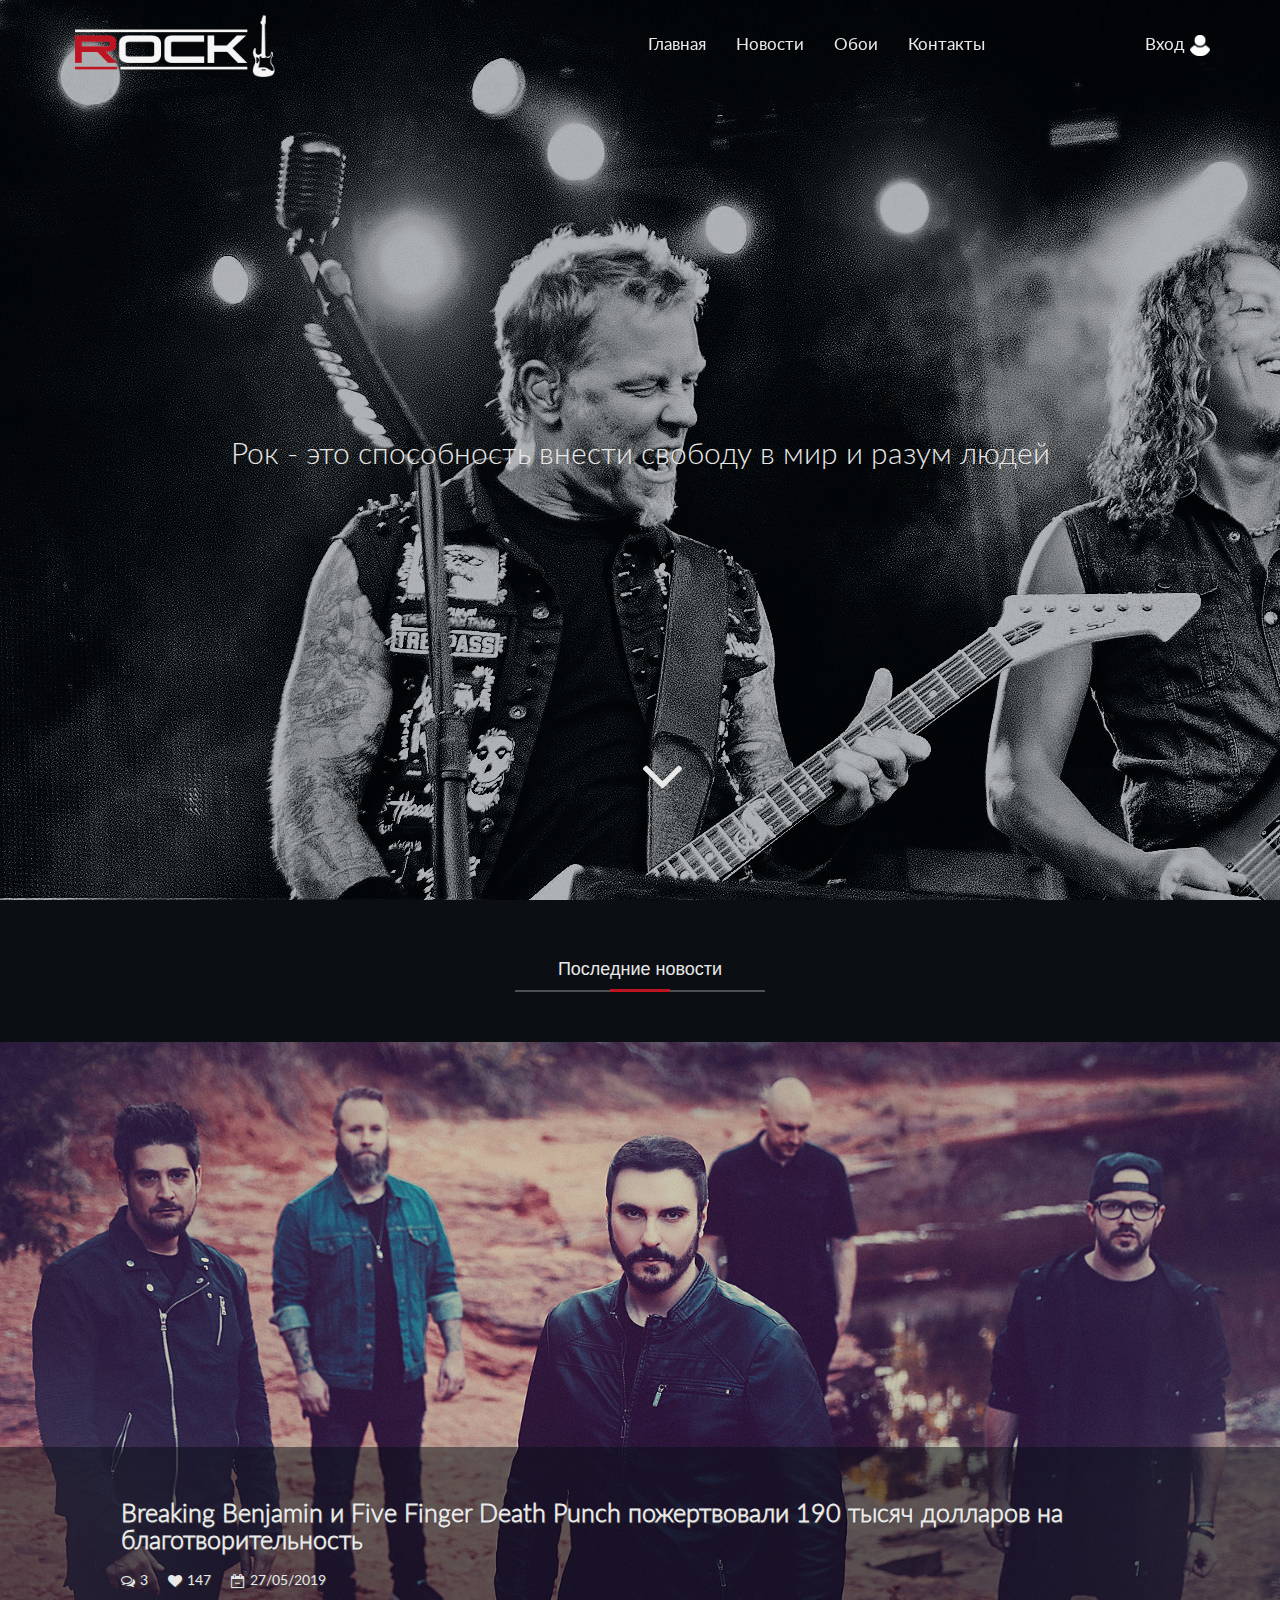
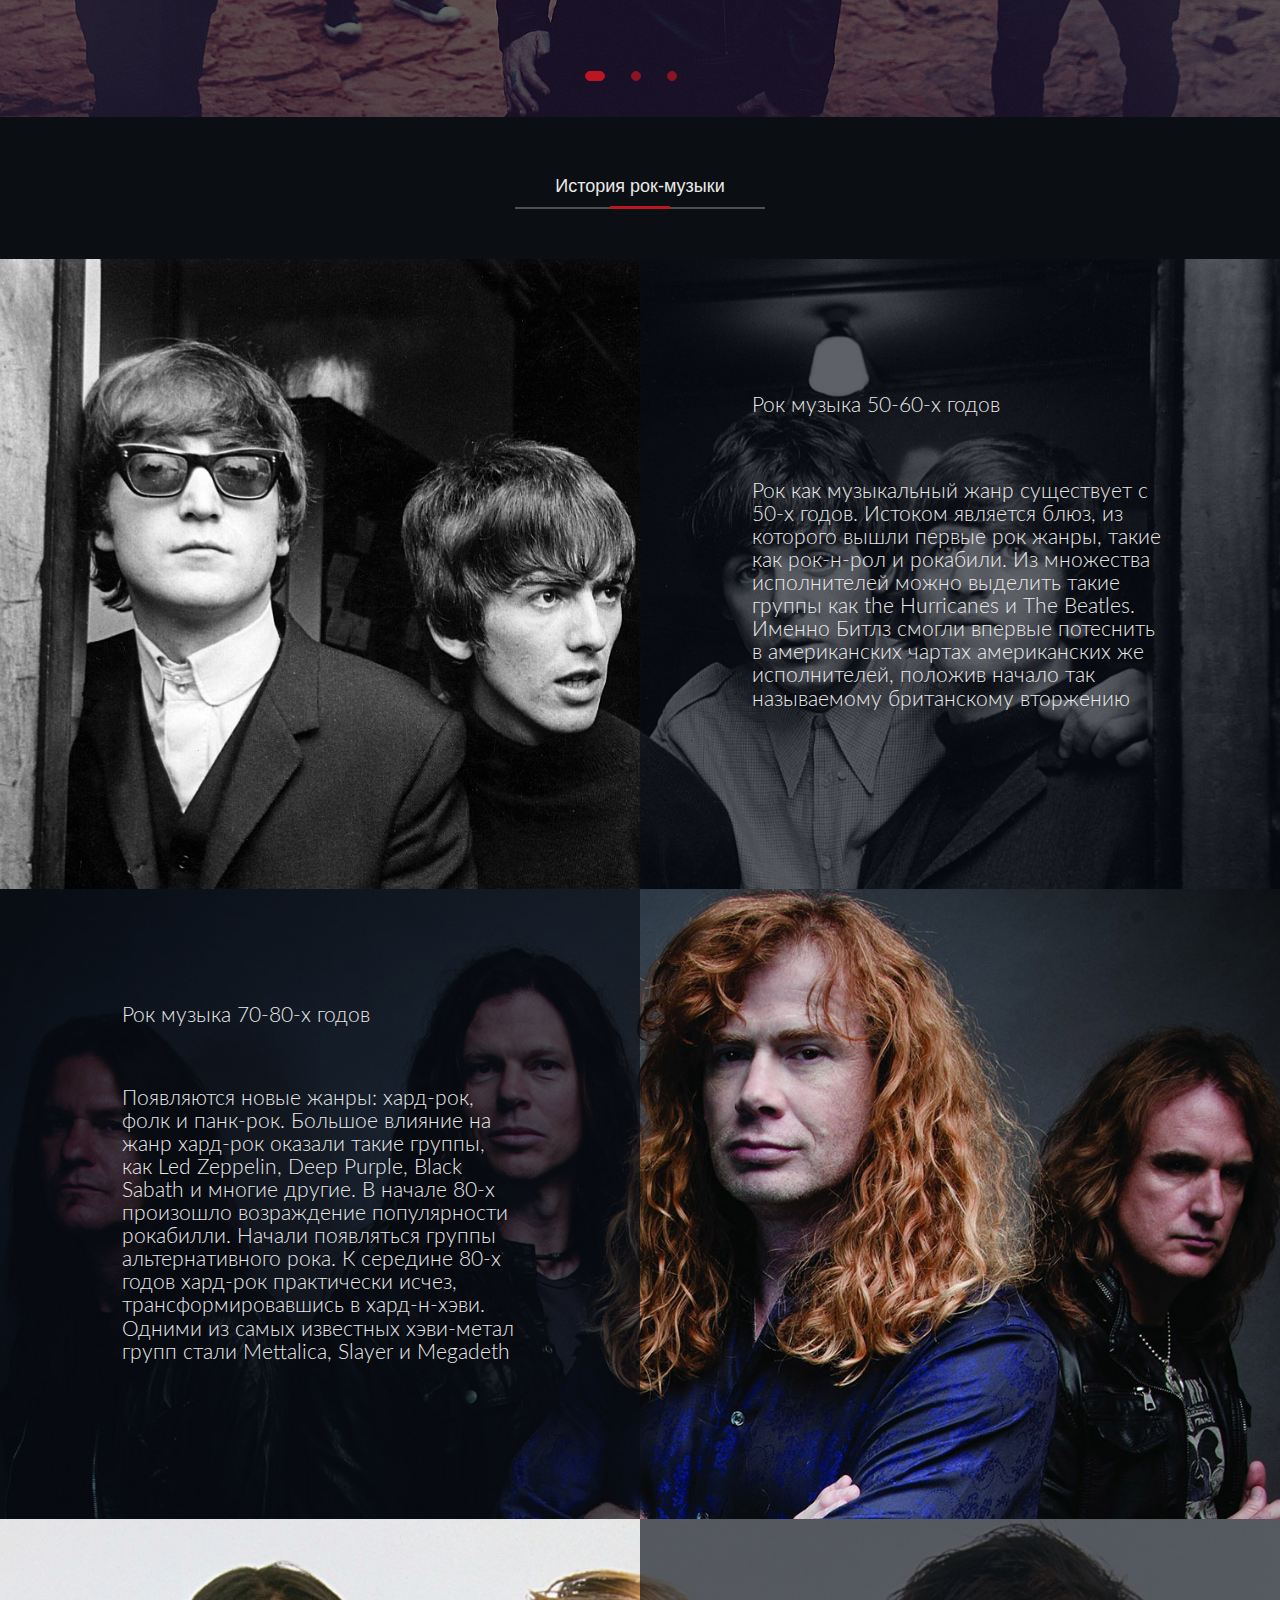
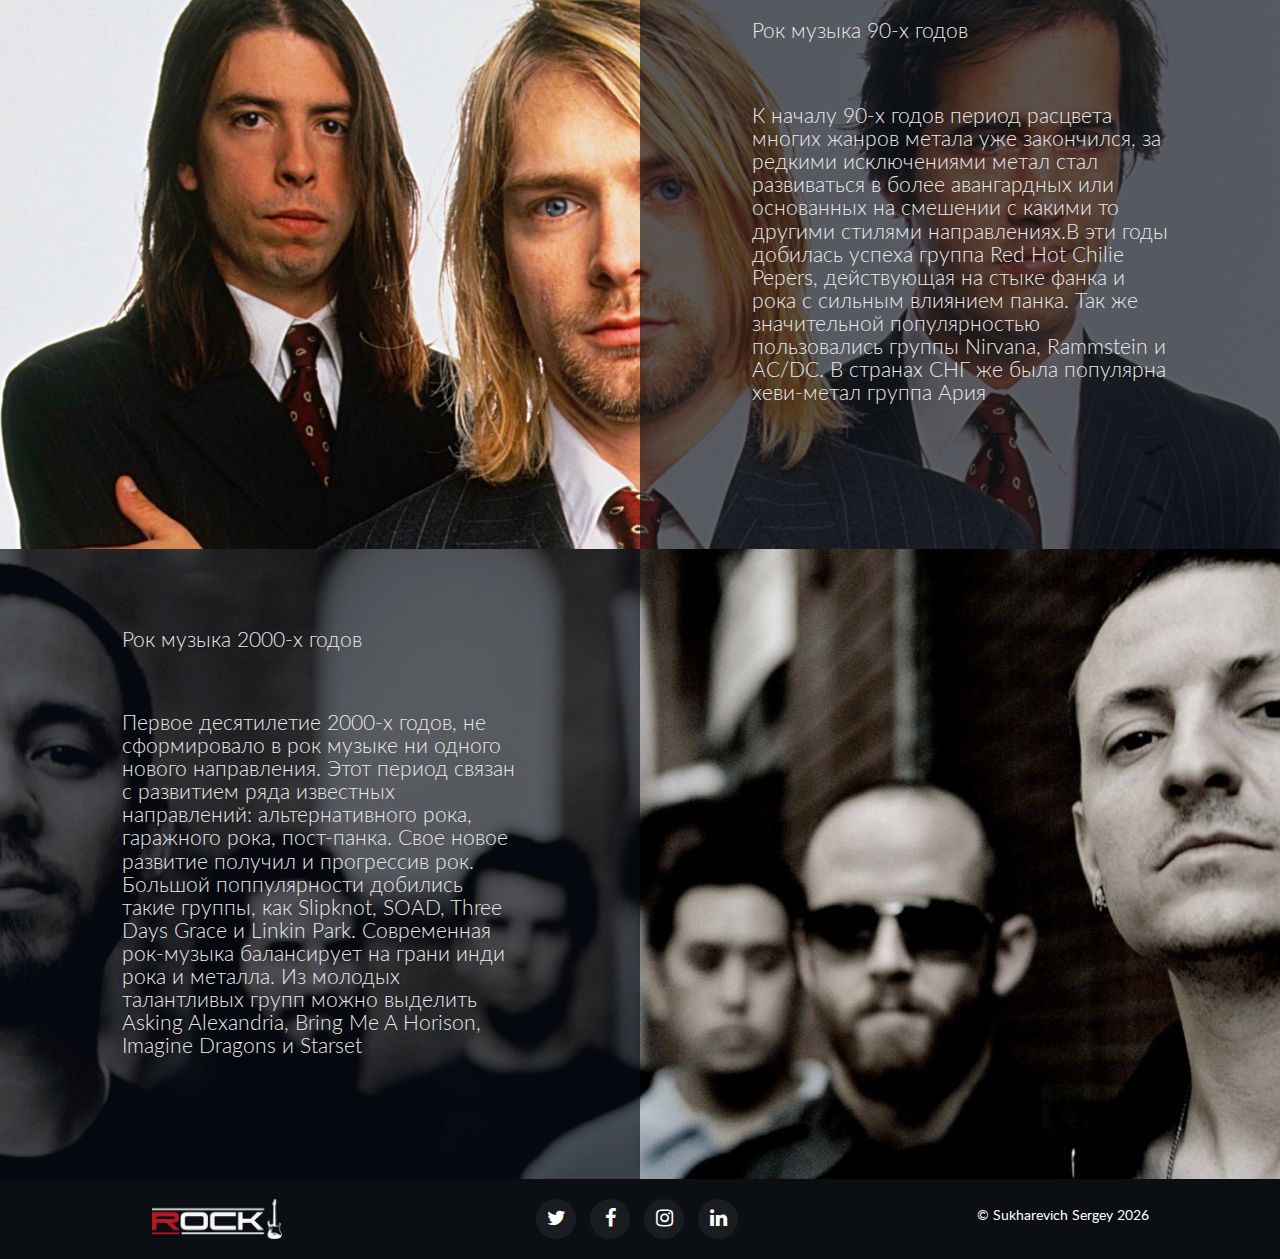
==== commit e3d849ca: "change jquery vers, update some files" ====
--- a/index.html
+++ b/index.html
@@ -1,4 +1,4 @@
-<!DOCTYPE html>
+﻿<!DOCTYPE html>
 <html lang="ru">
   <head>
     <meta charset="utf-8" />
@@ -67,7 +67,7 @@
     </nav>
 
     <!--Банер-->
-    <div id="home">
+    <div id="home" data-stellar-background-ratio="0.5">
       <div class="landing-text">
         <h2>Рок - это способность внести свободу в мир и разум людей</h2>
         <a class="anchor" href="#text"
@@ -319,22 +319,34 @@
           <div class="col-md-4 box">
             <ul class="list-inline social-buttons">
               <li class="list-inline-item">
-                <a href="https://twitter.com/MrBoss2142?lang=ru" target="_blank">
+                <a
+                  href="https://twitter.com/MrBoss2142?lang=ru"
+                  target="_blank"
+                >
                   <i class="fa fa-twitter"></i>
                 </a>
               </li>
               <li class="list-inline-item">
-                <a href="https://www.facebook.com/MrBOSS2142?ref=bookmarks" target="_blank">
+                <a
+                  href="https://www.facebook.com/MrBOSS2142?ref=bookmarks"
+                  target="_blank"
+                >
                   <i class="fa fa-facebook-f"></i>
                 </a>
               </li>
               <li class="list-inline-item">
-                <a href="https://www.instagram.com/ssukharevich/" target="_blank">
+                <a
+                  href="https://www.instagram.com/ssukharevich/"
+                  target="_blank"
+                >
                   <i class="fa fa-instagram"></i>
                 </a>
               </li>
               <li class="list-inline-item">
-                <a href="https://www.linkedin.com/in/sergey-sukharevich-235522162/" target="_blank">
+                <a
+                  href="https://www.linkedin.com/in/sergey-sukharevich-235522162/"
+                  target="_blank"
+                >
                   <i class="fa fa-linkedin"></i>
                 </a>
               </li>
@@ -357,15 +369,12 @@
       <i class="fa fa-chevron-up"></i>
     </div>
 
-    <script src="script/jquery-3.4.1.min.js"></script>
+    <script src="script/jquery-2.0.2.js"></script>
     <script src="script/bootstrap.min.js"></script>
     <script src="script/main.js"></script>
-
-    <!-- подключение файла jquery для слайдера -->
-    <script
-      src="https://code.jquery.com/jquery-2.2.4.min.js"
-      integrity="sha256-BbhdlvQf/xTY9gja0Dq3HiwQF8LaCRTXxZKRutelT44="
-      crossorigin="anonymous"
-    ></script>
+    <script src="script/jquery.stellar.min.js"></script>
+    <script>
+      $.stellar();
+    </script>
   </body>
 </html>
--- a/style/style.css
+++ b/style/style.css
@@ -114,26 +114,29 @@
   margin-right: 50px;
 }
 
-#home {
-  background: url(../img/met2.jpg) no-repeat center center fixed;
-  display: table;
-  width: 100%;
-  height: 100%;
-  background-size: cover;
-  transition: all 0.3s;
-}
-
 h1,
 h2,
 h3 {
   font-family: LatoLight !important;
 }
 
+#home {
+  background: url(../img/met2.jpg) ;
+
+  display: table;
+  background-size: cover;
+  width: 100%;
+  height: 100%;
+  overflow: auto;
+  transition: all 0s;
+  background-attachment: fixed;
+}
+
 .landing-text {
   display: table-cell;
   text-align: center;
   vertical-align: middle;
-  font-family: "Roboto";
+  font-family: LatoLight;
   font-weight: lighter;
   color: #e9e9e9;
   position: relative;
@@ -838,4 +841,3 @@
     margin-left: 0px;
   }
 }
-
